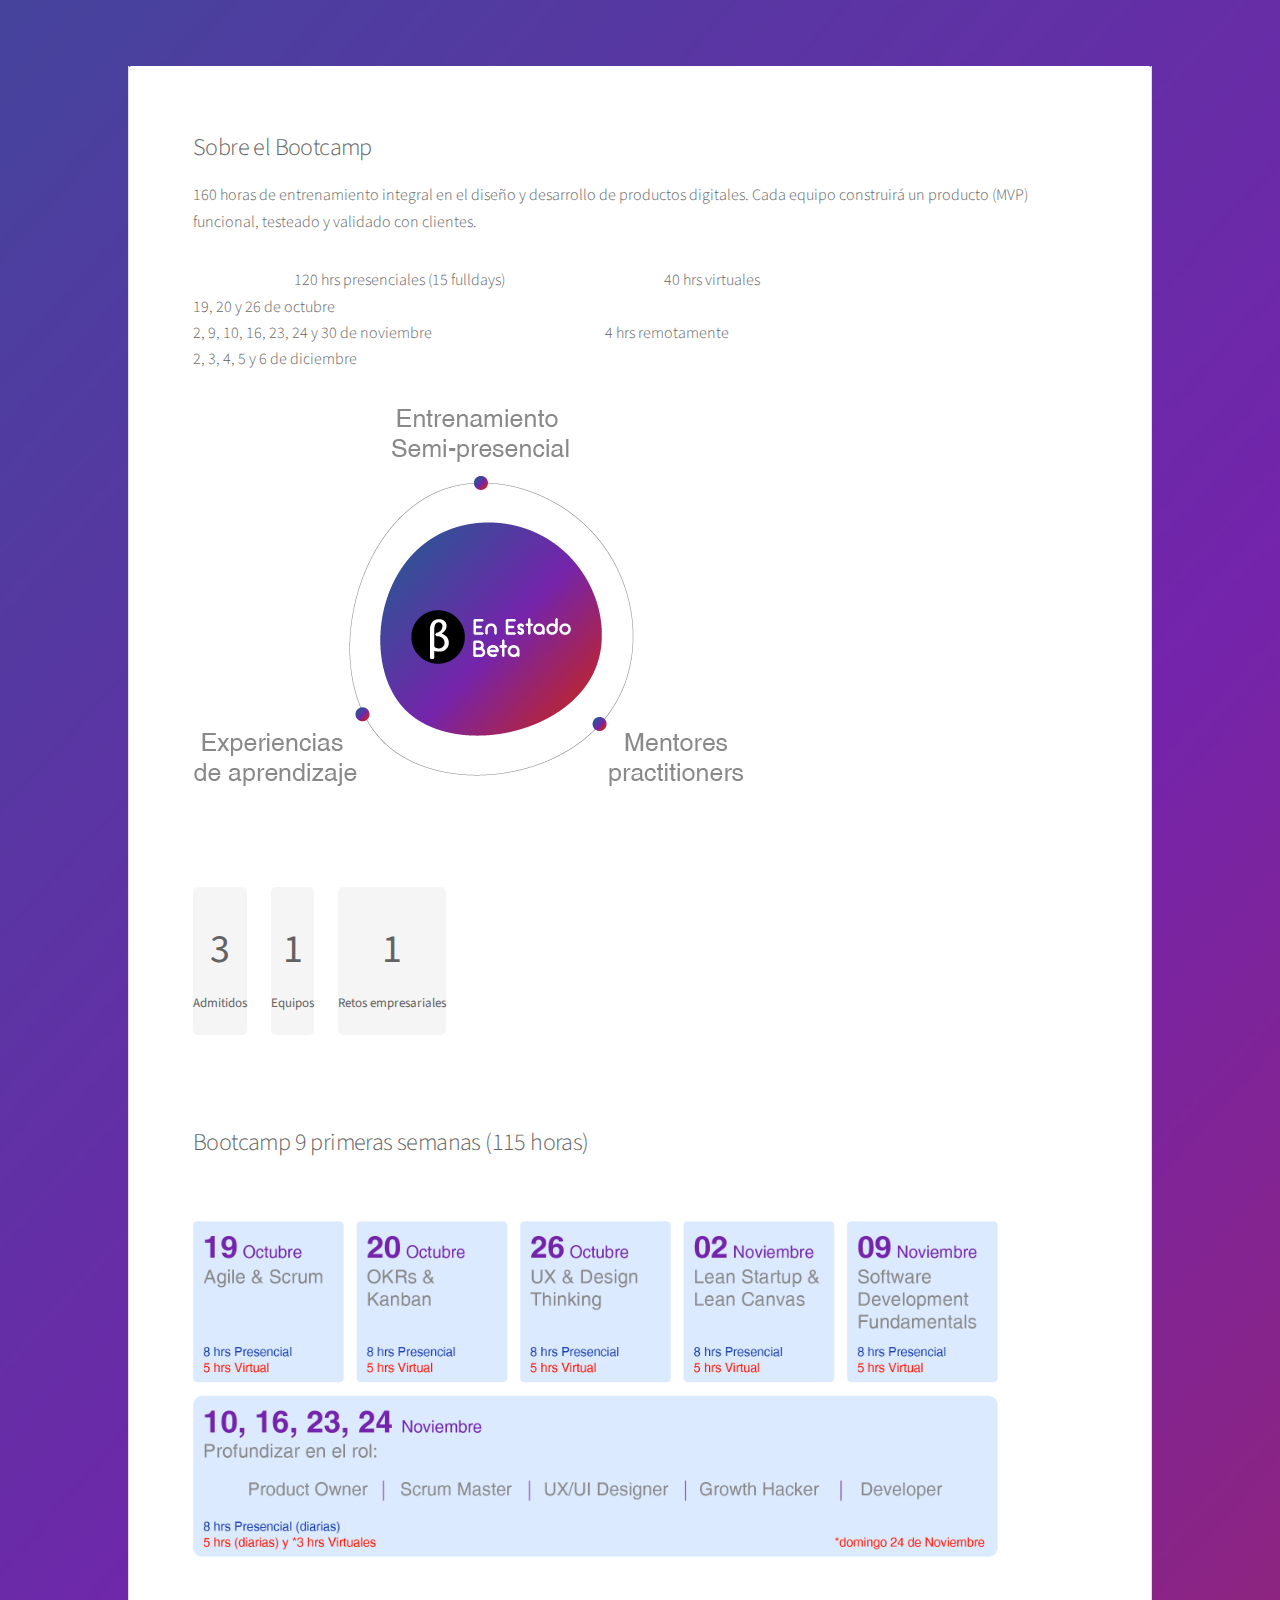
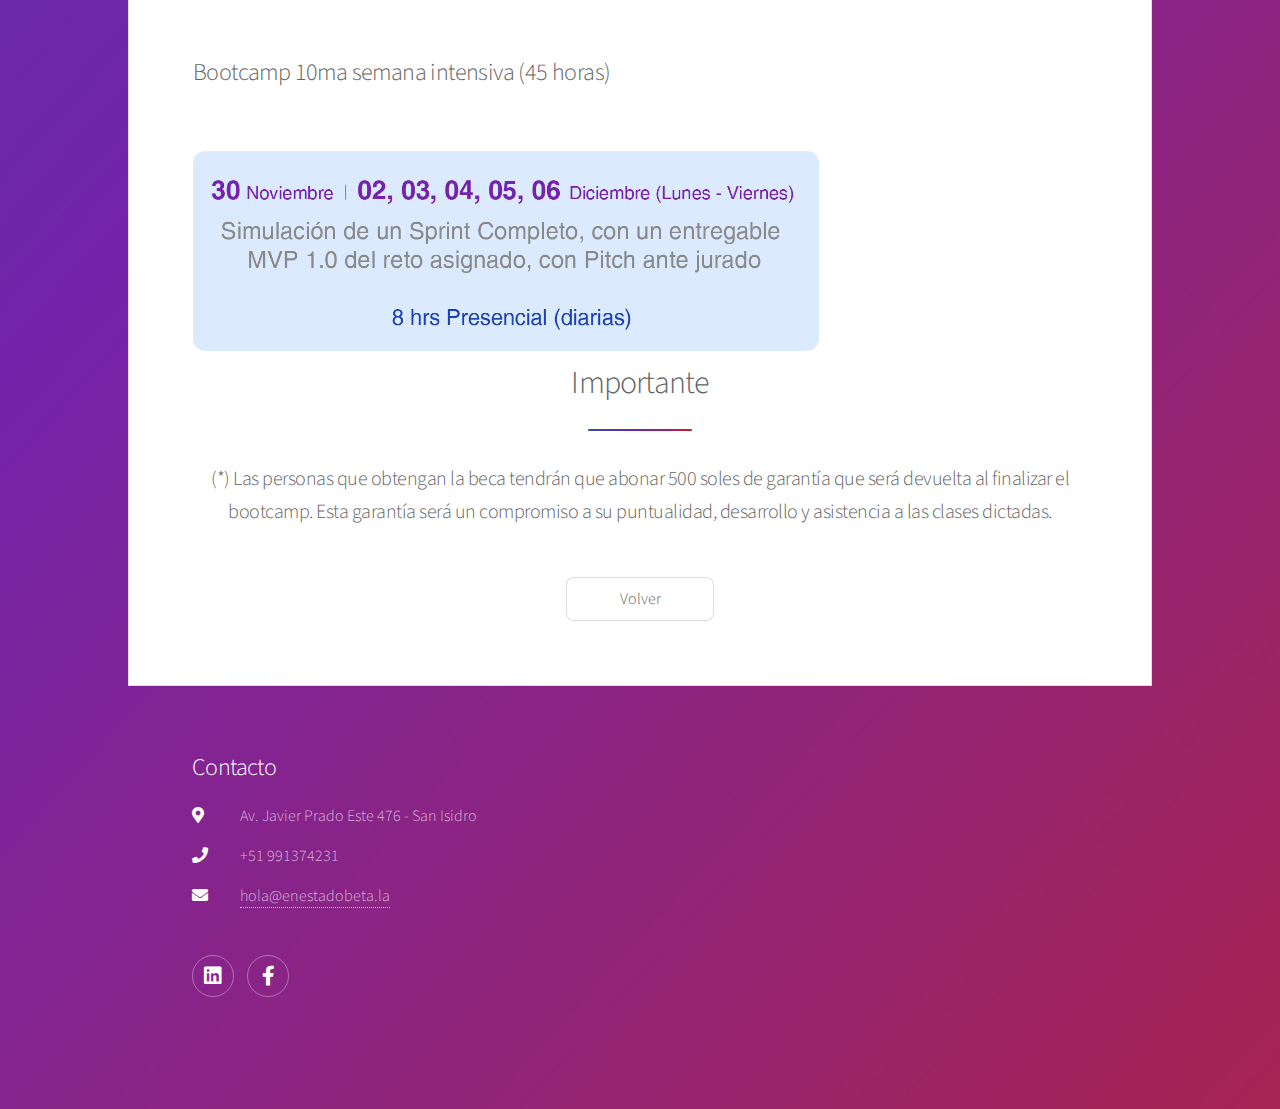
==== bootcamp/generic.html @ 02d56632 "hiding nav" ====
<!DOCTYPE HTML>
<html>

<head>
	<title>Bootcamp</title>
	<meta charset="utf-8" />
	<meta name="viewport" content="width=device-width, initial-scale=1, user-scalable=no" />
	<link rel="stylesheet" href="assets/css/main.css" />
	<link rel="stylesheet" href="https://stackpath.bootstrapcdn.com/bootstrap/4.1.3/css/bootstrap.min.css"
		integrity="sha384-MCw98/SFnGE8fJT3GXwEOngsV7Zt27NXFoaoApmYm81iuXoPkFOJwJ8ERdknLPMO" crossorigin="anonymous">
	<noscript><link rel="stylesheet" href="assets/css/noscript.css" /></noscript>
</head>

<body class="is-preload">

	<!-- Wrapper -->
	<div id="wrapper">
		<!-- Header -->
		<header id="header"></header>
		<!-- Main -->
		<div id="main">
			<!-- Content -->
			<section id="content" class="main">
				<h2>Sobre el Bootcamp</h2>
				<p class="mb-5">160 horas de entrenamiento integral en el diseño y desarrollo de productos digitales.
					Cada equipo construirá un producto (MVP) funcional, testeado y validado con clientes.</p>
				<div class="d-flex justify-content-center">
					<table class="table table-bordered" style="width:70%">
						<thead class="text-center thead-light">
							<tr>
								<th>120 hrs presenciales (15 fulldays)</th>
								<th>40 hrs virtuales</th>
							</tr>
						</thead>
						<tbody>
							<tr>
								<td>19, 20 y 26 de octubre</td>
								<td style="border-bottom: none"></td>
							</tr>
							<tr>
								<td>2, 9, 10, 16, 23, 24 y 30 de noviembre</td>
								<td class="text-center" style="border-bottom: none; border-top: none">4 hrs remotamente</td>
							</tr>
							<tr>
								<td>2, 3, 4, 5 y 6 de diciembre</td>
								<td style="border-top: none"></td>
							</tr>
						</tbody>
					</table>
				</div>
				<div class="mt-5 mb-5 w-100 text-center">
					<img class="img-thubnail" src="./images/Recurso 12.png" alt="">
				</div>
				<div class="counter-box" style="margin-top: 90px;">
					<div class="container">
						<div class="row justify-content-center">
							<div class="col-lg-3 col-md-3 col-sm-3 col-xs-12">
								<div class="counter">
									<p class="counter-count">42</p>
									<p class="count-text">Admitidos</p>
								</div>
							</div>

							<div class="col-lg-3 col-md-3 col-sm-3 col-xs-12">
								<div class="counter">
									<p class="counter-count">6</p>
									<p class="count-text">Equipos</p>
								</div>
							</div>

							<div class="col-lg-3 col-md-3 col-sm-3 col-xs-12">
								<div class="counter">
									<p class="counter-count">6</p>
									<p class="count-text">Retos empresariales</p>
								</div>
							</div>
						</div>
					</div>
				</div>
				<h2 class="mb-0 text-center" style="margin-top: 90px">Bootcamp 9 primeras semanas (115 horas)</h2>
				<div class="d-flex justify-content-center mb-5 " style="margin-top: 60px">
					<img src="./images/Recurso 14@2x.png" style="width: 90%" alt="">
				</div>
				<h2 class="mb-0 text-center" style="margin-top: 90px">Bootcamp 10ma semana intensiva (45 horas)</h2>
				<div class="d-flex justify-content-center mb-5 " style="margin-top: 60px">
					<img src="./images/Recurso 17@2x.png" style="width: 70%" alt="">
				</div>
				<section id="cta" class="main special">
					<header class="major">
						<h2>Importante</h2>
						<p>(*) Las personas que obtengan la beca tendrán que abonar  
							500 soles de garantía que será devuelta al finalizar el bootcamp. 
							Esta garantía será un compromiso a su puntualidad, desarrollo 
							y asistencia a las clases dictadas.</p>
					</header>
				</section>
				<footer class="major">
					<ul class="actions special">
						<li><a href="index.html" class="button">Volver</a></li>
					</ul>
				</footer>
			</section>
		</div>

		<!-- Footer -->
		<footer id="footer">
			<section>
				<h2 class="text-white font-weight-light">Contacto</h2>
				<dl class="alt text-white font-weight-light">
					<dt><i class="fas fa-map-marker-alt"></i></dt>
					<dd>Av. Javier Prado Este 476 - San Isidro</dd>
					<dt><i class="fas fa-phone"></i></dt>
					<dd>+51 991374231</dd>
					<dt><i class="fas fa-envelope"></i></dt>
					<dd><a class="text-white font-weight-light"
							href="mailto:hola@enestadobeta.la?subject=Quiero%20ponerme%20en%contacto%20con%20En%20Estado%20Beta">hola@enestadobeta.la</a>
					</dd>
				</dl>
				<ul class="icons">
					<li><a href="https://www.linkedin.com/company/enestadobeta/"
							class="icon brands fa-linkedin alt"><span class="label">LinkedIN</span></a></li>
					<li><a href="https://www.facebook.com/EnEstadoBeta/?eid=ARCw3H0vGZ3N0DxeDksWeX_bu3BG-En0At8R019akXv9YrCmyXhSb5guyk3HoUNNfyxMjEt_wUQ1MHcX"
							class="icon brands fa-facebook-f alt"><span class="label">Facebook</span></a></li>
				</ul>
			</section>
		</footer>
	</div>

	<!-- Scripts -->
	<script src="assets/js/jquery.min.js"></script>
	<script src="assets/js/jquery.scrollex.min.js"></script>
	<script src="assets/js/jquery.scrolly.min.js"></script>
	<script src="assets/js/browser.min.js"></script>
	<script src="assets/js/breakpoints.min.js"></script>
	<script src="assets/js/util.js"></script>
	<script src="assets/js/main.js"></script>
	<script src="//code.jquery.com/jquery-1.11.1.min.js"></script>
	<script src="https://stackpath.bootstrapcdn.com/bootstrap/4.1.3/js/bootstrap.min.js"
		integrity="sha384-ChfqqxuZUCnJSK3+MXmPNIyE6ZbWh2IMqE241rYiqJxyMiZ6OW/JmZQ5stwEULTy"
		crossorigin="anonymous"></script>
	<script>
		$('.counter-count').each(function () {
			$(this).prop('Counter', 0).animate({
				Counter: $(this).text()
			}, {
					duration: 5000,
					easing: 'swing',
					step: function (now) {
						$(this).text(Math.ceil(now));
					}
				});
		});
	</script>
</body>
</html>
---- bootcamp/assets/css/main.css ----
@import url(fontawesome-all.min.css);
@import 'https://fonts.googleapis.com/css?family=Source+Sans+Pro:300,400';

/*
	Stellar by HTML5 UP
	html5up.net | @ajlkn
	Free for personal and commercial use under the CCA 3.0 license (html5up.net/license)
*/

html, body, div, span, applet, object,
iframe, h1, h2, h3, h4, h5, h6, p, blockquote,
pre, a, abbr, acronym, address, big, cite,
code, del, dfn, em, img, ins, kbd, q, s, samp,
small, strike, strong, sub, sup, tt, var, b,
u, i, center, dl, dt, dd, ol, ul, li, fieldset,
form, label, legend, table, caption, tbody,
tfoot, thead, tr, th, td, article, aside,
canvas, details, embed, figure, figcaption,
footer, header, hgroup, menu, nav, output, ruby,
section, summary, time, mark, audio, video {
	margin: 0;
	padding: 0;
	border: 0;
	font-size: 100%;
	font: inherit;
	vertical-align: baseline;}

article, aside, details, figcaption, figure,
footer, header, hgroup, menu, nav, section {
	display: block;}

body {
	line-height: 1;
}

ol, ul {
	list-style: none;
}

blockquote, q {
	quotes: none;
}

	blockquote:before, blockquote:after, q:before, q:after {
		content: '';
		content: none;
	}

table {
	border-collapse: collapse;
	border-spacing: 0;
}

body {
	-webkit-text-size-adjust: none;
}

mark {
	background-color: transparent;
	color: inherit;
}

input::-moz-focus-inner {
	border: 0;
	padding: 0;
}

input, select, textarea {
	-moz-appearance: none;
	-webkit-appearance: none;
	-ms-appearance: none;
	appearance: none;
}

/* Basic */

	@-ms-viewport {
		width: device-width;
	}

	body {
		-ms-overflow-style: scrollbar;
	}

	@media screen and (max-width: 480px) {

		html, body {
			min-width: 320px;
		}

	}

	html {
		box-sizing: border-box;
	}

	*, *:before, *:after {
		box-sizing: inherit;
	}

	body {
		/* background-color: #935d8c; */
		background-image: url("../../images/Recurso\ 8.png");
		
		background-position: center;
		background-repeat: no-repeat;
		background-size: cover;
		/* background-image: url("../../images/Recurso\ 8.png"), -moz-linear-gradient(45deg, #5E27B8 8%, #772395 55%, #852080 15%);
		background-image: url("../../images/Recurso\ 8.pngg"), -webkit-linear-gradient(45deg, #5E27B8 8%, #772395 55%, #852080 15%);
		background-image: url("../../images/Recurso\ 8.png"), -ms-linear-gradient(45deg,  #5E27B8 8%, #772395 55%, #852080 15%);
		background-image: url("../../images/Recurso\ 8.png"), linear-gradient(45deg, #5E27B8 8%, #772395 55%, #852080 15%); */
	}

		body.is-preload *, body.is-preload *:before, body.is-preload *:after {
			-moz-animation: none !important;
			-webkit-animation: none !important;
			-ms-animation: none !important;
			animation: none !important;
			-moz-transition: none !important;
			-webkit-transition: none !important;
			-ms-transition: none !important;
			transition: none !important;
		}

/* Type */

	body {
		background-color: #935d8c;
		color: rgba(255, 255, 255, 0.65);
	}

	body, input, select, textarea {
		font-family: "Source Sans Pro", Helvetica, sans-serif;
		font-size: 17pt;
		font-weight: 300;
		line-height: 1.65;
	}

		@media screen and (max-width: 1680px) {

			body, input, select, textarea {
				font-size: 14pt;
			}

		}

		@media screen and (max-width: 1280px) {

			body, input, select, textarea {
				font-size: 12pt;
			}

		}

		@media screen and (max-width: 360px) {

			body, input, select, textarea {
				font-size: 11pt;
			}

		}

	a {
		-moz-transition: color 0.2s ease, border-bottom 0.2s ease;
		-webkit-transition: color 0.2s ease, border-bottom 0.2s ease;
		-ms-transition: color 0.2s ease, border-bottom 0.2s ease;
		transition: color 0.2s ease, border-bottom 0.2s ease;
		text-decoration: none;
		border-bottom: dotted 1px;
		color: inherit;
	}

		a:hover {
			border-bottom-color: transparent;
		}

	strong, b {
		font-weight: 400;
	}

	em, i {
		font-style: italic;
	}

	p {
		margin: 0 0 2em 0;
	}

		p.content {
			-moz-columns: 20em 2;
			-webkit-columns: 20em 2;
			-ms-columns: 20em 2;
			columns: 20em 2;
			-moz-column-gap: 2em;
			-webkit-column-gap: 2em;
			-ms-column-gap: 2em;
			column-gap: 2em;
			text-align: justify;
		}

	h1, h2, h3, h4, h5, h6 {
		font-weight: 300;
		line-height: 1.5;
		margin: 0 0 0.7em 0;
		letter-spacing: -0.025em;
	}

		h1 a, h2 a, h3 a, h4 a, h5 a, h6 a {
			color: inherit;
			text-decoration: none;
		}

	h1 {
		font-size: 2.5em;
		line-height: 1.2;
	}

	h2 {
		font-size: 1.5em;
	}

	h3 {
		font-size: 1.25em;
	}

	h4 {
		font-size: 1.1em;
	}

	h5 {
		font-size: 0.9em;
	}

	h6 {
		font-size: 0.7em;
	}

	@media screen and (max-width: 736px) {

		h1 {
			font-size: 2em;
		}

	}

	sub {
		font-size: 0.8em;
		position: relative;
		top: 0.5em;
	}

	sup {
		font-size: 0.8em;
		position: relative;
		top: -0.5em;
	}

	blockquote {
		border-left: solid 4px;
		font-style: italic;
		margin: 0 0 2em 0;
		padding: 0.5em 0 0.5em 2em;
	}

	code {
		border-radius: 8px;
		border: solid 1px;
		font-family: "Courier New", monospace;
		font-size: 0.9em;
		margin: 0 0.25em;
		padding: 0.25em 0.65em;
	}

	pre {
		-webkit-overflow-scrolling: touch;
		font-family: "Courier New", monospace;
		font-size: 0.9em;
		margin: 0 0 2em 0;
	}

		pre code {
			display: block;
			line-height: 1.75;
			padding: 1em 1.5em;
			overflow-x: auto;
		}

	hr {
		border: 0;
		border-bottom: solid 1px;
		margin: 2em 0;
	}

		hr.major {
			margin: 3em 0;
		}

	.align-left {
		text-align: left;
	}

	.align-center {
		text-align: center;
	}

	.align-right {
		text-align: right;
	}

	input, select, textarea {
		color: #ffffff;
	}

	a:hover {
		color: #ffffff;
	}

	strong, b {
		color: #ffffff;
	}
	h1, h2, h3, h4, h5, h6 {
		color: #ffffff;
	}
	.w-60{
		width: 60%;
	}
	blockquote {
		border-left-color: rgba(255, 255, 255, 0.35);
	}

	code {
		background: rgba(255, 255, 255, 0.075);
		border-color: rgba(255, 255, 255, 0.35);
	}

	hr {
		border-bottom-color: rgba(255, 255, 255, 0.35);
	}

/* Row */

	.row {
		display: flex;
		flex-wrap: wrap;
		box-sizing: border-box;
		align-items: stretch;
	}

		.row > * {
			box-sizing: border-box;
		}

		.row.gtr-uniform > * > :last-child {
			margin-bottom: 0;
		}

		.row.aln-left {
			justify-content: flex-start;
		}

		.row.aln-center {
			justify-content: center;
		}

		.row.aln-right {
			justify-content: flex-end;
		}

		.row.aln-top {
			align-items: flex-start;
		}

		.row.aln-middle {
			align-items: center;
		}

		.row.aln-bottom {
			align-items: flex-end;
		}

		.row > .imp {
			order: -1;
		}

		.row > .col-1 {
			width: 8.33333%;
		}

		.row > .off-1 {
			margin-left: 8.33333%;
		}

		.row > .col-2 {
			width: 16.66667%;
		}

		.row > .off-2 {
			margin-left: 16.66667%;
		}

		.row > .col-3 {
			width: 25%;
		}

		.row > .off-3 {
			margin-left: 25%;
		}

		.row > .col-4 {
			width: 33.33333%;
		}

		.row > .off-4 {
			margin-left: 33.33333%;
		}

		.row > .col-5 {
			width: 41.66667%;
		}

		.row > .off-5 {
			margin-left: 41.66667%;
		}

		.row > .col-6 {
			width: 50%;
		}

		.row > .off-6 {
			margin-left: 50%;
		}

		.row > .col-7 {
			width: 58.33333%;
		}

		.row > .off-7 {
			margin-left: 58.33333%;
		}

		.row > .col-8 {
			width: 66.66667%;
		}

		.row > .off-8 {
			margin-left: 66.66667%;
		}

		.row > .col-9 {
			width: 75%;
		}

		.row > .off-9 {
			margin-left: 75%;
		}

		.row > .col-10 {
			width: 83.33333%;
		}

		.row > .off-10 {
			margin-left: 83.33333%;
		}

		.row > .col-11 {
			width: 91.66667%;
		}

		.row > .off-11 {
			margin-left: 91.66667%;
		}

		.row > .col-12 {
			width: 100%;
		}

		.row > .off-12 {
			margin-left: 100%;
		}

		.row.gtr-0 {
			margin-top: 0;
			margin-left: 0em;
		}

			.row.gtr-0 > * {
				padding: 0 0 0 0em;
			}

			.row.gtr-0.gtr-uniform {
				margin-top: 0em;
			}

				.row.gtr-0.gtr-uniform > * {
					padding-top: 0em;
				}

		.row.gtr-25 {
			margin-top: 0;
			margin-left: -0.375em;
		}

			.row.gtr-25 > * {
				padding: 0 0 0 0.375em;
			}

			.row.gtr-25.gtr-uniform {
				margin-top: -0.375em;
			}

				.row.gtr-25.gtr-uniform > * {
					padding-top: 0.375em;
				}

		.row.gtr-50 {
			margin-top: 0;
			margin-left: -0.75em;
		}

			.row.gtr-50 > * {
				padding: 0 0 0 0.75em;
			}

			.row.gtr-50.gtr-uniform {
				margin-top: -0.75em;
			}

				.row.gtr-50.gtr-uniform > * {
					padding-top: 0.75em;
				}

		.row {
			margin-top: 0;
			margin-left: -1.5em;
		}

			.row > * {
				padding: 0 0 0 1.5em;
			}

			.row.gtr-uniform {
				margin-top: -1.5em;
			}

				.row.gtr-uniform > * {
					padding-top: 1.5em;
				}

		.row.gtr-150 {
			margin-top: 0;
			margin-left: -2.25em;
		}

			.row.gtr-150 > * {
				padding: 0 0 0 2.25em;
			}

			.row.gtr-150.gtr-uniform {
				margin-top: -2.25em;
			}

				.row.gtr-150.gtr-uniform > * {
					padding-top: 2.25em;
				}

		.row.gtr-200 {
			margin-top: 0;
			margin-left: -3em;
		}

			.row.gtr-200 > * {
				padding: 0 0 0 3em;
			}

			.row.gtr-200.gtr-uniform {
				margin-top: -3em;
			}

				.row.gtr-200.gtr-uniform > * {
					padding-top: 3em;
				}

		@media screen and (max-width: 1680px) {

			.row {
				display: flex;
				flex-wrap: wrap;
				box-sizing: border-box;
				align-items: stretch;
			}

				.row > * {
					box-sizing: border-box;
				}

				.row.gtr-uniform > * > :last-child {
					margin-bottom: 0;
				}

				.row.aln-left {
					justify-content: flex-start;
				}

				.row.aln-center {
					justify-content: center;
				}

				.row.aln-right {
					justify-content: flex-end;
				}

				.row.aln-top {
					align-items: flex-start;
				}

				.row.aln-middle {
					align-items: center;
				}

				.row.aln-bottom {
					align-items: flex-end;
				}

				.row > .imp-xlarge {
					order: -1;
				}

				.row > .col-1-xlarge {
					width: 8.33333%;
				}

				.row > .off-1-xlarge {
					margin-left: 8.33333%;
				}

				.row > .col-2-xlarge {
					width: 16.66667%;
				}

				.row > .off-2-xlarge {
					margin-left: 16.66667%;
				}

				.row > .col-3-xlarge {
					width: 25%;
				}

				.row > .off-3-xlarge {
					margin-left: 25%;
				}

				.row > .col-4-xlarge {
					width: 33.33333%;
				}

				.row > .off-4-xlarge {
					margin-left: 33.33333%;
				}

				.row > .col-5-xlarge {
					width: 41.66667%;
				}

				.row > .off-5-xlarge {
					margin-left: 41.66667%;
				}

				.row > .col-6-xlarge {
					width: 50%;
				}

				.row > .off-6-xlarge {
					margin-left: 50%;
				}

				.row > .col-7-xlarge {
					width: 58.33333%;
				}

				.row > .off-7-xlarge {
					margin-left: 58.33333%;
				}

				.row > .col-8-xlarge {
					width: 66.66667%;
				}

				.row > .off-8-xlarge {
					margin-left: 66.66667%;
				}

				.row > .col-9-xlarge {
					width: 75%;
				}

				.row > .off-9-xlarge {
					margin-left: 75%;
				}

				.row > .col-10-xlarge {
					width: 83.33333%;
				}

				.row > .off-10-xlarge {
					margin-left: 83.33333%;
				}

				.row > .col-11-xlarge {
					width: 91.66667%;
				}

				.row > .off-11-xlarge {
					margin-left: 91.66667%;
				}

				.row > .col-12-xlarge {
					width: 100%;
				}

				.row > .off-12-xlarge {
					margin-left: 100%;
				}

				.row.gtr-0 {
					margin-top: 0;
					margin-left: 0em;
				}

					.row.gtr-0 > * {
						padding: 0 0 0 0em;
					}

					.row.gtr-0.gtr-uniform {
						margin-top: 0em;
					}

						.row.gtr-0.gtr-uniform > * {
							padding-top: 0em;
						}

				.row.gtr-25 {
					margin-top: 0;
					margin-left: -0.375em;
				}

					.row.gtr-25 > * {
						padding: 0 0 0 0.375em;
					}

					.row.gtr-25.gtr-uniform {
						margin-top: -0.375em;
					}

						.row.gtr-25.gtr-uniform > * {
							padding-top: 0.375em;
						}

				.row.gtr-50 {
					margin-top: 0;
					margin-left: -0.75em;
				}

					.row.gtr-50 > * {
						padding: 0 0 0 0.75em;
					}

					.row.gtr-50.gtr-uniform {
						margin-top: -0.75em;
					}

						.row.gtr-50.gtr-uniform > * {
							padding-top: 0.75em;
						}

				.row {
					margin-top: 0;
					margin-left: -1.5em;
				}

					.row > * {
						padding: 0 0 0 1.5em;
					}

					.row.gtr-uniform {
						margin-top: -1.5em;
					}

						.row.gtr-uniform > * {
							padding-top: 1.5em;
						}

				.row.gtr-150 {
					margin-top: 0;
					margin-left: -2.25em;
				}

					.row.gtr-150 > * {
						padding: 0 0 0 2.25em;
					}

					.row.gtr-150.gtr-uniform {
						margin-top: -2.25em;
					}

						.row.gtr-150.gtr-uniform > * {
							padding-top: 2.25em;
						}

				.row.gtr-200 {
					margin-top: 0;
					margin-left: -3em;
				}

					.row.gtr-200 > * {
						padding: 0 0 0 3em;
					}

					.row.gtr-200.gtr-uniform {
						margin-top: -3em;
					}

						.row.gtr-200.gtr-uniform > * {
							padding-top: 3em;
						}

		}

		@media screen and (max-width: 1280px) {

			.row {
				display: flex;
				flex-wrap: wrap;
				box-sizing: border-box;
				align-items: stretch;
			}

				.row > * {
					box-sizing: border-box;
				}

				.row.gtr-uniform > * > :last-child {
					margin-bottom: 0;
				}

				.row.aln-left {
					justify-content: flex-start;
				}

				.row.aln-center {
					justify-content: center;
				}

				.row.aln-right {
					justify-content: flex-end;
				}

				.row.aln-top {
					align-items: flex-start;
				}

				.row.aln-middle {
					align-items: center;
				}

				.row.aln-bottom {
					align-items: flex-end;
				}

				.row > .imp-large {
					order: -1;
				}

				.row > .col-1-large {
					width: 8.33333%;
				}

				.row > .off-1-large {
					margin-left: 8.33333%;
				}

				.row > .col-2-large {
					width: 16.66667%;
				}

				.row > .off-2-large {
					margin-left: 16.66667%;
				}

				.row > .col-3-large {
					width: 25%;
				}

				.row > .off-3-large {
					margin-left: 25%;
				}

				.row > .col-4-large {
					width: 33.33333%;
				}

				.row > .off-4-large {
					margin-left: 33.33333%;
				}

				.row > .col-5-large {
					width: 41.66667%;
				}

				.row > .off-5-large {
					margin-left: 41.66667%;
				}

				.row > .col-6-large {
					width: 50%;
				}

				.row > .off-6-large {
					margin-left: 50%;
				}

				.row > .col-7-large {
					width: 58.33333%;
				}

				.row > .off-7-large {
					margin-left: 58.33333%;
				}

				.row > .col-8-large {
					width: 66.66667%;
				}

				.row > .off-8-large {
					margin-left: 66.66667%;
				}

				.row > .col-9-large {
					width: 75%;
				}

				.row > .off-9-large {
					margin-left: 75%;
				}

				.row > .col-10-large {
					width: 83.33333%;
				}

				.row > .off-10-large {
					margin-left: 83.33333%;
				}

				.row > .col-11-large {
					width: 91.66667%;
				}

				.row > .off-11-large {
					margin-left: 91.66667%;
				}

				.row > .col-12-large {
					width: 100%;
				}

				.row > .off-12-large {
					margin-left: 100%;
				}

				.row.gtr-0 {
					margin-top: 0;
					margin-left: 0em;
				}

					.row.gtr-0 > * {
						padding: 0 0 0 0em;
					}

					.row.gtr-0.gtr-uniform {
						margin-top: 0em;
					}

						.row.gtr-0.gtr-uniform > * {
							padding-top: 0em;
						}

				.row.gtr-25 {
					margin-top: 0;
					margin-left: -0.375em;
				}

					.row.gtr-25 > * {
						padding: 0 0 0 0.375em;
					}

					.row.gtr-25.gtr-uniform {
						margin-top: -0.375em;
					}

						.row.gtr-25.gtr-uniform > * {
							padding-top: 0.375em;
						}

				.row.gtr-50 {
					margin-top: 0;
					margin-left: -0.75em;
				}

					.row.gtr-50 > * {
						padding: 0 0 0 0.75em;
					}

					.row.gtr-50.gtr-uniform {
						margin-top: -0.75em;
					}

						.row.gtr-50.gtr-uniform > * {
							padding-top: 0.75em;
						}

				.row {
					margin-top: 0;
					margin-left: -1.5em;
				}

					.row > * {
						padding: 0 0 0 1.5em;
					}

					.row.gtr-uniform {
						margin-top: -1.5em;
					}

						.row.gtr-uniform > * {
							padding-top: 1.5em;
						}

				.row.gtr-150 {
					margin-top: 0;
					margin-left: -2.25em;
				}

					.row.gtr-150 > * {
						padding: 0 0 0 2.25em;
					}

					.row.gtr-150.gtr-uniform {
						margin-top: -2.25em;
					}

						.row.gtr-150.gtr-uniform > * {
							padding-top: 2.25em;
						}

				.row.gtr-200 {
					margin-top: 0;
					margin-left: -3em;
				}

					.row.gtr-200 > * {
						padding: 0 0 0 3em;
					}

					.row.gtr-200.gtr-uniform {
						margin-top: -3em;
					}

						.row.gtr-200.gtr-uniform > * {
							padding-top: 3em;
						}

		}

		@media screen and (max-width: 980px) {

			.row {
				display: flex;
				flex-wrap: wrap;
				box-sizing: border-box;
				align-items: stretch;
			}

				.row > * {
					box-sizing: border-box;
				}

				.row.gtr-uniform > * > :last-child {
					margin-bottom: 0;
				}

				.row.aln-left {
					justify-content: flex-start;
				}

				.row.aln-center {
					justify-content: center;
				}

				.row.aln-right {
					justify-content: flex-end;
				}

				.row.aln-top {
					align-items: flex-start;
				}

				.row.aln-middle {
					align-items: center;
				}

				.row.aln-bottom {
					align-items: flex-end;
				}

				.row > .imp-medium {
					order: -1;
				}

				.row > .col-1-medium {
					width: 8.33333%;
				}

				.row > .off-1-medium {
					margin-left: 8.33333%;
				}

				.row > .col-2-medium {
					width: 16.66667%;
				}

				.row > .off-2-medium {
					margin-left: 16.66667%;
				}

				.row > .col-3-medium {
					width: 25%;
				}

				.row > .off-3-medium {
					margin-left: 25%;
				}

				.row > .col-4-medium {
					width: 33.33333%;
				}

				.row > .off-4-medium {
					margin-left: 33.33333%;
				}

				.row > .col-5-medium {
					width: 41.66667%;
				}

				.row > .off-5-medium {
					margin-left: 41.66667%;
				}

				.row > .col-6-medium {
					width: 50%;
				}

				.row > .off-6-medium {
					margin-left: 50%;
				}

				.row > .col-7-medium {
					width: 58.33333%;
				}

				.row > .off-7-medium {
					margin-left: 58.33333%;
				}

				.row > .col-8-medium {
					width: 66.66667%;
				}

				.row > .off-8-medium {
					margin-left: 66.66667%;
				}

				.row > .col-9-medium {
					width: 75%;
				}

				.row > .off-9-medium {
					margin-left: 75%;
				}

				.row > .col-10-medium {
					width: 83.33333%;
				}

				.row > .off-10-medium {
					margin-left: 83.33333%;
				}

				.row > .col-11-medium {
					width: 91.66667%;
				}

				.row > .off-11-medium {
					margin-left: 91.66667%;
				}

				.row > .col-12-medium {
					width: 100%;
				}

				.row > .off-12-medium {
					margin-left: 100%;
				}

				.row.gtr-0 {
					margin-top: 0;
					margin-left: 0em;
				}

					.row.gtr-0 > * {
						padding: 0 0 0 0em;
					}

					.row.gtr-0.gtr-uniform {
						margin-top: 0em;
					}

						.row.gtr-0.gtr-uniform > * {
							padding-top: 0em;
						}

				.row.gtr-25 {
					margin-top: 0;
					margin-left: -0.375em;
				}

					.row.gtr-25 > * {
						padding: 0 0 0 0.375em;
					}

					.row.gtr-25.gtr-uniform {
						margin-top: -0.375em;
					}

						.row.gtr-25.gtr-uniform > * {
							padding-top: 0.375em;
						}

				.row.gtr-50 {
					margin-top: 0;
					margin-left: -0.75em;
				}

					.row.gtr-50 > * {
						padding: 0 0 0 0.75em;
					}

					.row.gtr-50.gtr-uniform {
						margin-top: -0.75em;
					}

						.row.gtr-50.gtr-uniform > * {
							padding-top: 0.75em;
						}

				.row {
					margin-top: 0;
					margin-left: -1.5em;
				}

					.row > * {
						padding: 0 0 0 1.5em;
					}

					.row.gtr-uniform {
						margin-top: -1.5em;
					}

						.row.gtr-uniform > * {
							padding-top: 1.5em;
						}

				.row.gtr-150 {
					margin-top: 0;
					margin-left: -2.25em;
				}

					.row.gtr-150 > * {
						padding: 0 0 0 2.25em;
					}

					.row.gtr-150.gtr-uniform {
						margin-top: -2.25em;
					}

						.row.gtr-150.gtr-uniform > * {
							padding-top: 2.25em;
						}

				.row.gtr-200 {
					margin-top: 0;
					margin-left: -3em;
				}

					.row.gtr-200 > * {
						padding: 0 0 0 3em;
					}

					.row.gtr-200.gtr-uniform {
						margin-top: -3em;
					}

						.row.gtr-200.gtr-uniform > * {
							padding-top: 3em;
						}

		}

		@media screen and (max-width: 736px) {

			.row {
				display: flex;
				flex-wrap: wrap;
				box-sizing: border-box;
				align-items: stretch;
			}

				.row > * {
					box-sizing: border-box;
				}

				.row.gtr-uniform > * > :last-child {
					margin-bottom: 0;
				}

				.row.aln-left {
					justify-content: flex-start;
				}

				.row.aln-center {
					justify-content: center;
				}

				.row.aln-right {
					justify-content: flex-end;
				}

				.row.aln-top {
					align-items: flex-start;
				}

				.row.aln-middle {
					align-items: center;
				}

				.row.aln-bottom {
					align-items: flex-end;
				}

				.row > .imp-small {
					order: -1;
				}

				.row > .col-1-small {
					width: 8.33333%;
				}

				.row > .off-1-small {
					margin-left: 8.33333%;
				}

				.row > .col-2-small {
					width: 16.66667%;
				}

				.row > .off-2-small {
					margin-left: 16.66667%;
				}

				.row > .col-3-small {
					width: 25%;
				}

				.row > .off-3-small {
					margin-left: 25%;
				}

				.row > .col-4-small {
					width: 33.33333%;
				}

				.row > .off-4-small {
					margin-left: 33.33333%;
				}

				.row > .col-5-small {
					width: 41.66667%;
				}

				.row > .off-5-small {
					margin-left: 41.66667%;
				}

				.row > .col-6-small {
					width: 50%;
				}

				.row > .off-6-small {
					margin-left: 50%;
				}

				.row > .col-7-small {
					width: 58.33333%;
				}

				.row > .off-7-small {
					margin-left: 58.33333%;
				}

				.row > .col-8-small {
					width: 66.66667%;
				}

				.row > .off-8-small {
					margin-left: 66.66667%;
				}

				.row > .col-9-small {
					width: 75%;
				}

				.row > .off-9-small {
					margin-left: 75%;
				}

				.row > .col-10-small {
					width: 83.33333%;
				}

				.row > .off-10-small {
					margin-left: 83.33333%;
				}

				.row > .col-11-small {
					width: 91.66667%;
				}

				.row > .off-11-small {
					margin-left: 91.66667%;
				}

				.row > .col-12-small {
					width: 100%;
				}

				.row > .off-12-small {
					margin-left: 100%;
				}

				.row.gtr-0 {
					margin-top: 0;
					margin-left: 0em;
				}

					.row.gtr-0 > * {
						padding: 0 0 0 0em;
					}

					.row.gtr-0.gtr-uniform {
						margin-top: 0em;
					}

						.row.gtr-0.gtr-uniform > * {
							padding-top: 0em;
						}

				.row.gtr-25 {
					margin-top: 0;
					margin-left: -0.25em;
				}

					.row.gtr-25 > * {
						padding: 0 0 0 0.25em;
					}

					.row.gtr-25.gtr-uniform {
						margin-top: -0.25em;
					}

						.row.gtr-25.gtr-uniform > * {
							padding-top: 0.25em;
						}

				.row.gtr-50 {
					margin-top: 0;
					margin-left: -0.5em;
				}

					.row.gtr-50 > * {
						padding: 0 0 0 0.5em;
					}

					.row.gtr-50.gtr-uniform {
						margin-top: -0.5em;
					}

						.row.gtr-50.gtr-uniform > * {
							padding-top: 0.5em;
						}

				.row {
					margin-top: 0;
					margin-left: -1em;
				}

					.row > * {
						padding: 0 0 0 1em;
					}

					.row.gtr-uniform {
						margin-top: -1em;
					}

						.row.gtr-uniform > * {
							padding-top: 1em;
						}

				.row.gtr-150 {
					margin-top: 0;
					margin-left: -1.5em;
				}

					.row.gtr-150 > * {
						padding: 0 0 0 1.5em;
					}

					.row.gtr-150.gtr-uniform {
						margin-top: -1.5em;
					}

						.row.gtr-150.gtr-uniform > * {
							padding-top: 1.5em;
						}

				.row.gtr-200 {
					margin-top: 0;
					margin-left: -2em;
				}

					.row.gtr-200 > * {
						padding: 0 0 0 2em;
					}

					.row.gtr-200.gtr-uniform {
						margin-top: -2em;
					}

						.row.gtr-200.gtr-uniform > * {
							padding-top: 2em;
						}

		}

		@media screen and (max-width: 480px) {

			.row {
				display: flex;
				flex-wrap: wrap;
				box-sizing: border-box;
				align-items: stretch;
			}

				.row > * {
					box-sizing: border-box;
				}

				.row.gtr-uniform > * > :last-child {
					margin-bottom: 0;
				}

				.row.aln-left {
					justify-content: flex-start;
				}

				.row.aln-center {
					justify-content: center;
				}

				.row.aln-right {
					justify-content: flex-end;
				}

				.row.aln-top {
					align-items: flex-start;
				}

				.row.aln-middle {
					align-items: center;
				}

				.row.aln-bottom {
					align-items: flex-end;
				}

				.row > .imp-xsmall {
					order: -1;
				}

				.row > .col-1-xsmall {
					width: 8.33333%;
				}

				.row > .off-1-xsmall {
					margin-left: 8.33333%;
				}

				.row > .col-2-xsmall {
					width: 16.66667%;
				}

				.row > .off-2-xsmall {
					margin-left: 16.66667%;
				}

				.row > .col-3-xsmall {
					width: 25%;
				}

				.row > .off-3-xsmall {
					margin-left: 25%;
				}

				.row > .col-4-xsmall {
					width: 33.33333%;
				}

				.row > .off-4-xsmall {
					margin-left: 33.33333%;
				}

				.row > .col-5-xsmall {
					width: 41.66667%;
				}

				.row > .off-5-xsmall {
					margin-left: 41.66667%;
				}

				.row > .col-6-xsmall {
					width: 50%;
				}

				.row > .off-6-xsmall {
					margin-left: 50%;
				}

				.row > .col-7-xsmall {
					width: 58.33333%;
				}

				.row > .off-7-xsmall {
					margin-left: 58.33333%;
				}

				.row > .col-8-xsmall {
					width: 66.66667%;
				}

				.row > .off-8-xsmall {
					margin-left: 66.66667%;
				}

				.row > .col-9-xsmall {
					width: 75%;
				}

				.row > .off-9-xsmall {
					margin-left: 75%;
				}

				.row > .col-10-xsmall {
					width: 83.33333%;
				}

				.row > .off-10-xsmall {
					margin-left: 83.33333%;
				}

				.row > .col-11-xsmall {
					width: 91.66667%;
				}

				.row > .off-11-xsmall {
					margin-left: 91.66667%;
				}

				.row > .col-12-xsmall {
					width: 100%;
				}

				.row > .off-12-xsmall {
					margin-left: 100%;
				}

				.row.gtr-0 {
					margin-top: 0;
					margin-left: 0em;
				}

					.row.gtr-0 > * {
						padding: 0 0 0 0em;
					}

					.row.gtr-0.gtr-uniform {
						margin-top: 0em;
					}

						.row.gtr-0.gtr-uniform > * {
							padding-top: 0em;
						}

				.row.gtr-25 {
					margin-top: 0;
					margin-left: -0.3125em;
				}

					.row.gtr-25 > * {
						padding: 0 0 0 0.3125em;
					}

					.row.gtr-25.gtr-uniform {
						margin-top: -0.3125em;
					}

						.row.gtr-25.gtr-uniform > * {
							padding-top: 0.3125em;
						}

				.row.gtr-50 {
					margin-top: 0;
					margin-left: -0.625em;
				}

					.row.gtr-50 > * {
						padding: 0 0 0 0.625em;
					}

					.row.gtr-50.gtr-uniform {
						margin-top: -0.625em;
					}

						.row.gtr-50.gtr-uniform > * {
							padding-top: 0.625em;
						}

				.row {
					margin-top: 0;
					margin-left: -1.25em;
				}

					.row > * {
						padding: 0 0 0 1.25em;
					}

					.row.gtr-uniform {
						margin-top: -1.25em;
					}

						.row.gtr-uniform > * {
							padding-top: 1.25em;
						}

				.row.gtr-150 {
					margin-top: 0;
					margin-left: -1.875em;
				}

					.row.gtr-150 > * {
						padding: 0 0 0 1.875em;
					}

					.row.gtr-150.gtr-uniform {
						margin-top: -1.875em;
					}

						.row.gtr-150.gtr-uniform > * {
							padding-top: 1.875em;
						}

				.row.gtr-200 {
					margin-top: 0;
					margin-left: -2.5em;
				}

					.row.gtr-200 > * {
						padding: 0 0 0 2.5em;
					}

					.row.gtr-200.gtr-uniform {
						margin-top: -2.5em;
					}

						.row.gtr-200.gtr-uniform > * {
							padding-top: 2.5em;
						}

		}

/* Box */

	.box {
		border-radius: 8px;
		border: solid;
		margin-bottom: 2em;
		padding: 1.5em;
	}

		.box > :last-child,
		.box > :last-child > :last-child,
		.box > :last-child > :last-child > :last-child {
			margin-bottom: 0;
		}

		.box.alt {
			border: 0;
			border-radius: 0;
			padding: 0;
		}

	.box {
		border-color: rgba(255, 255, 255, 0.35);
	}

/* Button */

	input[type="submit"],
	input[type="reset"],
	input[type="button"],
	button,
	.button {
		-moz-appearance: none;
		-webkit-appearance: none;
		-ms-appearance: none;
		appearance: none;
		-moz-transition: background-color 0.2s ease-in-out, color 0.2s ease-in-out;
		-webkit-transition: background-color 0.2s ease-in-out, color 0.2s ease-in-out;
		-ms-transition: background-color 0.2s ease-in-out, color 0.2s ease-in-out;
		transition: background-color 0.2s ease-in-out, color 0.2s ease-in-out;
		border-radius: 8px;
		border: 0;
		cursor: pointer;
		display: inline-block;
		font-weight: 300;
		height: 2.75em;
		line-height: 2.75em;
		min-width: 9.25em;
		padding: 0 1.5em;
		text-align: center;
		text-decoration: none;
		white-space: nowrap;
	}

		input[type="submit"].icon,
		input[type="reset"].icon,
		input[type="button"].icon,
		button.icon,
		.button.icon {
			padding-left: 1.35em;
		}

			input[type="submit"].icon:before,
			input[type="reset"].icon:before,
			input[type="button"].icon:before,
			button.icon:before,
			.button.icon:before {
				margin-right: 0.5em;
			}

		input[type="submit"].fit,
		input[type="reset"].fit,
		input[type="button"].fit,
		button.fit,
		.button.fit {
			width: 100%;
		}

		input[type="submit"].small,
		input[type="reset"].small,
		input[type="button"].small,
		button.small,
		.button.small {
			font-size: 0.8em;
		}

		input[type="submit"].large,
		input[type="reset"].large,
		input[type="button"].large,
		button.large,
		.button.large {
			font-size: 1.35em;
		}

		input[type="submit"].disabled, input[type="submit"]:disabled,
		input[type="reset"].disabled,
		input[type="reset"]:disabled,
		input[type="button"].disabled,
		input[type="button"]:disabled,
		button.disabled,
		button:disabled,
		.button.disabled,
		.button:disabled {
			pointer-events: none;
			opacity: 0.25;
		}

		@media screen and (max-width: 736px) {

			input[type="submit"],
			input[type="reset"],
			input[type="button"],
			button,
			.button {
				min-width: 0;
			}

		}

	input[type="submit"],
	input[type="reset"],
	input[type="button"],
	button,
	.button {
		background-color: transparent;
		box-shadow: inset 0 0 0 1px rgba(255, 255, 255, 0.35);
		color: #ffffff !important;
	}

		input[type="submit"]:hover,
		input[type="reset"]:hover,
		input[type="button"]:hover,
		button:hover,
		.button:hover {
			background-color: rgba(255, 255, 255, 0.075);
		}

		input[type="submit"]:active,
		input[type="reset"]:active,
		input[type="button"]:active,
		button:active,
		.button:active {
			background-color: rgba(255, 255, 255, 0.2);
		}

		input[type="submit"].icon:before,
		input[type="reset"].icon:before,
		input[type="button"].icon:before,
		button.icon:before,
		.button.icon:before {
			color: rgba(255, 255, 255, 0.5);
		}

		input[type="submit"].primary,
		input[type="reset"].primary,
		input[type="button"].primary,
		button.primary,
		.button.primary {
			background-color: #8cc9f0;
			color: #ffffff !important;
			box-shadow: none;
		}

			input[type="submit"].primary:hover,
			input[type="reset"].primary:hover,
			input[type="button"].primary:hover,
			button.primary:hover,
			.button.primary:hover {
				background-color: #9acff2;
			}

			input[type="submit"].primary:active,
			input[type="reset"].primary:active,
			input[type="button"].primary:active,
			button.primary:active,
			.button.primary:active {
				background-color: #7ec3ee;
			}

			input[type="submit"].primary.icon:before,
			input[type="reset"].primary.icon:before,
			input[type="button"].primary.icon:before,
			button.primary.icon:before,
			.button.primary.icon:before {
				color: #ffffff !important;
			}

/* Form */

	form {
		margin: 0 0 2em 0;
	}

	label {
		display: block;
		font-size: 0.9em;
		font-weight: 400;
		margin: 0 0 1em 0;
	}

	input[type="text"],
	input[type="password"],
	input[type="email"],
	select,
	textarea {
		-moz-appearance: none;
		-webkit-appearance: none;
		-ms-appearance: none;
		appearance: none;
		border-radius: 8px;
		border: solid 1px;
		color: inherit;
		display: block;
		outline: 0;
		padding: 0 1em;
		text-decoration: none;
		width: 100%;
	}

		input[type="text"]:invalid,
		input[type="password"]:invalid,
		input[type="email"]:invalid,
		select:invalid,
		textarea:invalid {
			box-shadow: none;
		}

	select {
		background-size: 1.25rem;
		background-repeat: no-repeat;
		background-position: calc(100% - 1rem) center;
		height: 2.75em;
		padding-right: 2.75em;
		text-overflow: ellipsis;
	}

		select:focus::-ms-value {
			background-color: transparent;
		}

		select::-ms-expand {
			display: none;
		}

	input[type="text"],
	input[type="password"],
	input[type="email"],
	select {
		height: 2.75em;
	}

	textarea {
		padding: 0.75em 1em;
	}

	input[type="checkbox"],
	input[type="radio"] {
		-moz-appearance: none;
		-webkit-appearance: none;
		-ms-appearance: none;
		appearance: none;
		display: block;
		float: left;
		margin-right: -2em;
		opacity: 0;
		width: 1em;
		z-index: -1;
	}

		input[type="checkbox"] + label,
		input[type="radio"] + label {
			text-decoration: none;
			cursor: pointer;
			display: inline-block;
			font-size: 1em;
			font-weight: 300;
			padding-left: 2.4em;
			padding-right: 0.75em;
			position: relative;
		}

			input[type="checkbox"] + label:before,
			input[type="radio"] + label:before {
				-moz-osx-font-smoothing: grayscale;
				-webkit-font-smoothing: antialiased;
				display: inline-block;
				font-style: normal;
				font-variant: normal;
				text-rendering: auto;
				line-height: 1;
				text-transform: none !important;
				font-family: 'Font Awesome 5 Free';
				font-weight: 900;
			}

			input[type="checkbox"] + label:before,
			input[type="radio"] + label:before {
				border-radius: 8px;
				border: solid 1px;
				content: '';
				display: inline-block;
				font-size: 0.8em;
				height: 2.0625em;
				left: 0;
				line-height: 2.0625em;
				position: absolute;
				text-align: center;
				top: 0;
				width: 2.0625em;
			}

		input[type="checkbox"]:checked + label:before,
		input[type="radio"]:checked + label:before {
			content: '\f00c';
		}

	input[type="checkbox"] + label:before {
		border-radius: 8px;
	}

	input[type="radio"] + label:before {
		border-radius: 100%;
	}

	::-webkit-input-placeholder {
		opacity: 1.0;
	}

	:-moz-placeholder {
		opacity: 1.0;
	}

	::-moz-placeholder {
		opacity: 1.0;
	}

	:-ms-input-placeholder {
		opacity: 1.0;
	}

	label {
		color: #ffffff;
	}

	input[type="text"],
	input[type="password"],
	input[type="email"],
	select,
	textarea {
		background-color: rgba(255, 255, 255, 0.075);
		border-color: rgba(255, 255, 255, 0.35);
	}

		input[type="text"]:focus,
		input[type="password"]:focus,
		input[type="email"]:focus,
		select:focus,
		textarea:focus {
			border-color: #8cc9f0;
			box-shadow: 0 0 0 1px #8cc9f0;
		}

	select {
		background-image: url("data:image/svg+xml;charset=utf8,%3Csvg xmlns='http://www.w3.org/2000/svg' width='40' height='40' preserveAspectRatio='none' viewBox='0 0 40 40'%3E%3Cpath d='M9.4,12.3l10.4,10.4l10.4-10.4c0.2-0.2,0.5-0.4,0.9-0.4c0.3,0,0.6,0.1,0.9,0.4l3.3,3.3c0.2,0.2,0.4,0.5,0.4,0.9 c0,0.4-0.1,0.6-0.4,0.9L20.7,31.9c-0.2,0.2-0.5,0.4-0.9,0.4c-0.3,0-0.6-0.1-0.9-0.4L4.3,17.3c-0.2-0.2-0.4-0.5-0.4-0.9 c0-0.4,0.1-0.6,0.4-0.9l3.3-3.3c0.2-0.2,0.5-0.4,0.9-0.4S9.1,12.1,9.4,12.3z' fill='rgba(255, 255, 255, 0.35)' /%3E%3C/svg%3E");
	}

		select option {
			color: #ffffff;
			background: #935d8c;
		}

	input[type="checkbox"] + label,
	input[type="radio"] + label {
		color: rgba(255, 255, 255, 0.65);
	}

		input[type="checkbox"] + label:before,
		input[type="radio"] + label:before {
			background: rgba(255, 255, 255, 0.075);
			border-color: rgba(255, 255, 255, 0.35);
		}

	input[type="checkbox"]:checked + label:before,
	input[type="radio"]:checked + label:before {
		background-color: #ffffff;
		border-color: #ffffff;
		color: #935d8c;
	}

	input[type="checkbox"]:focus + label:before,
	input[type="radio"]:focus + label:before {
		border-color: #8cc9f0;
		box-shadow: 0 0 0 1px #8cc9f0;
	}

	::-webkit-input-placeholder {
		color: rgba(255, 255, 255, 0.5) !important;
	}

	:-moz-placeholder {
		color: rgba(255, 255, 255, 0.5) !important;
	}

	::-moz-placeholder {
		color: rgba(255, 255, 255, 0.5) !important;
	}

	:-ms-input-placeholder {
		color: rgba(255, 255, 255, 0.5) !important;
	}

	.formerize-placeholder {
		color: rgba(255, 255, 255, 0.5) !important;
	}

/* Icon */

	.icon {
		text-decoration: none;
		-moz-transition: background-color 0.2s ease-in-out, color 0.2s ease-in-out;
		-webkit-transition: background-color 0.2s ease-in-out, color 0.2s ease-in-out;
		-ms-transition: background-color 0.2s ease-in-out, color 0.2s ease-in-out;
		transition: background-color 0.2s ease-in-out, color 0.2s ease-in-out;
		border-bottom: none;
		position: relative;
	}

		.icon:before {
			-moz-osx-font-smoothing: grayscale;
			-webkit-font-smoothing: antialiased;
			display: inline-block;
			font-style: normal;
			font-variant: normal;
			text-rendering: auto;
			line-height: 1;
			text-transform: none !important;
			font-family: 'Font Awesome 5 Free';
			font-weight: 400;
		}

		.icon > .label {
			display: none;
		}

		.icon:before {
			line-height: solid;
		}

		.icon.solid:before {
			font-weight: 900;
		}

		.icon.brands:before {
			font-family: 'Font Awesome 5 Brands';
		}

		.icon.major {
			border: solid 1px;
			display: inline-block;
			border-radius: 100%;
			padding: 0.65em;
			margin: 0 0 2em 0;
			cursor: default;
		}

			.icon.major:before {
				display: inline-block;
				font-size: 6.25rem;
				width: 2.25em;
				height: 2.25em;
				line-height: 2.2em;
				border-radius: 100%;
				border: solid 1px;
				text-align: center;
			}

		.icon.alt {
			display: inline-block;
			border: solid 1px;
			border-radius: 100%;
		}

			.icon.alt:before {
				display: block;
				font-size: 1.25em;
				width: 2em;
				height: 2em;
				text-align: center;
				line-height: 2em;
			}

		.icon.style1 {
			color: #efa8b0;
		}

		.icon.style2 {
			color: #c79cc8;
		}

		.icon.style3 {
			color: #a89cc8;
		}

		.icon.style4 {
			color: #9bb2e1;
		}

		.icon.style5 {
			color: #8cc9f0;
		}

		@media screen and (max-width: 1680px) {

			.icon.major:before {
				font-size: 5.5rem;
			}

		}

		@media screen and (max-width: 1280px) {

			.icon.major:before {
				font-size: 4.75rem;
			}

		}

		@media screen and (max-width: 736px) {

			.icon.major {
				margin: 0 0 1.5em 0;
				padding: 0.35em;
			}

				.icon.major:before {
					font-size: 3.5rem;
				}

		}

	.icon.major {
		border-color: rgba(255, 255, 255, 0.35);
	}

		.icon.major:before {
			border-color: rgba(255, 255, 255, 0.35);
		}

	.icon.alt {
		border-color: rgba(255, 255, 255, 0.35);
		color: #ffffff;
	}

		.icon.alt:hover {
			background-color: rgba(255, 255, 255, 0.075);
		}

		.icon.alt:active {
			background-color: rgba(255, 255, 255, 0.2);
		}

/* Image */

	.image {
		border-radius: 8px;
		border: 0;
		display: inline-block;
		position: relative;
	}

		.image img {
			border-radius: 8px;
			display: block;
		}

		.image.left, .image.right {
			max-width: 40%;
		}

			.image.left img, .image.right img {
				width: 100%;
			}

		.image.left {
			float: left;
			margin: 0 1.5em 1em 0;
			top: 0.25em;
		}

		.image.right {
			float: right;
			margin: 0 0 1em 1.5em;
			top: 0.25em;
		}

		.image.fit {
			display: block;
			margin: 0 0 2em 0;
			width: 100%;
		}

			.image.fit img {
				width: 100%;
			}

		.image.main {
			display: block;
			margin: 0 0 3em 0;
			width: 100%;
		}

			.image.main img {
				width: 100%;
			}

/* List */

	ol {
		list-style: decimal;
		margin: 0 0 2em 0;
		padding-left: 1.25em;
	}

		ol li {
			padding-left: 0.25em;
		}

	ul {
		list-style: disc;
		margin: 0 0 2em 0;
		padding-left: 1em;
	}

		ul li {
			padding-left: 0.5em;
		}

		ul.alt {
			list-style: none;
			padding-left: 0;
		}

			ul.alt li {
				border-top: solid 1px;
				padding: 0.5em 0;
			}

				ul.alt li:first-child {
					border-top: 0;
					padding-top: 0;
				}

	dl {
		margin: 0 0 2em 0;
	}

		dl dt {
			display: block;
			font-weight: 400;
			margin: 0 0 1em 0;
		}

		dl dd {
			margin-left: 2em;
		}

		dl.alt dt {
			display: block;
			width: 3em;
			margin: 0;
			clear: left;
			float: left;
		}

		dl.alt dd {
			margin: 0 0 0.85em 0.5em;
		}

		dl.alt:after {
			content: '';
			display: block;
			clear: both;
		}

	ul.alt li {
		border-top-color: rgba(255, 255, 255, 0.35);
	}

	dl dt {
		color: #ffffff;
	}

/* Actions */

	ul.actions {
		display: -moz-flex;
		display: -webkit-flex;
		display: -ms-flex;
		display: flex;
		cursor: default;
		list-style: none;
		margin-left: -1em;
		padding-left: 0;
	}

		ul.actions li {
			padding: 0 0 0 1em;
			vertical-align: middle;
		}

		ul.actions.special {
			-moz-justify-content: center;
			-webkit-justify-content: center;
			-ms-justify-content: center;
			justify-content: center;
			width: 100%;
			margin-left: 0;
		}

			ul.actions.special li:first-child {
				padding-left: 0;
			}

		ul.actions.stacked {
			-moz-flex-direction: column;
			-webkit-flex-direction: column;
			-ms-flex-direction: column;
			flex-direction: column;
			margin-left: 0;
		}

			ul.actions.stacked li {
				padding: 1.3em 0 0 0;
			}

				ul.actions.stacked li:first-child {
					padding-top: 0;
				}

		ul.actions.fit {
			width: calc(100% + 1em);
		}

			ul.actions.fit li {
				-moz-flex-grow: 1;
				-webkit-flex-grow: 1;
				-ms-flex-grow: 1;
				flex-grow: 1;
				-moz-flex-shrink: 1;
				-webkit-flex-shrink: 1;
				-ms-flex-shrink: 1;
				flex-shrink: 1;
				width: 100%;
			}

				ul.actions.fit li > * {
					width: 100%;
				}

			ul.actions.fit.stacked {
				width: 100%;
			}

		@media screen and (max-width: 480px) {

			ul.actions:not(.fixed) {
				-moz-flex-direction: column;
				-webkit-flex-direction: column;
				-ms-flex-direction: column;
				flex-direction: column;
				margin-left: 0;
				width: 100% !important;
			}

				ul.actions:not(.fixed) li {
					-moz-flex-grow: 1;
					-webkit-flex-grow: 1;
					-ms-flex-grow: 1;
					flex-grow: 1;
					-moz-flex-shrink: 1;
					-webkit-flex-shrink: 1;
					-ms-flex-shrink: 1;
					flex-shrink: 1;
					padding: 1em 0 0 0;
					text-align: center;
					width: 100%;
				}

					ul.actions:not(.fixed) li > * {
						width: 100%;
					}

					ul.actions:not(.fixed) li:first-child {
						padding-top: 0;
					}

					ul.actions:not(.fixed) li input[type="submit"],
					ul.actions:not(.fixed) li input[type="reset"],
					ul.actions:not(.fixed) li input[type="button"],
					ul.actions:not(.fixed) li button,
					ul.actions:not(.fixed) li .button {
						width: 100%;
					}

						ul.actions:not(.fixed) li input[type="submit"].icon:before,
						ul.actions:not(.fixed) li input[type="reset"].icon:before,
						ul.actions:not(.fixed) li input[type="button"].icon:before,
						ul.actions:not(.fixed) li button.icon:before,
						ul.actions:not(.fixed) li .button.icon:before {
							margin-left: -0.5rem;
						}

		}

/* Icons */

	ul.icons {
		cursor: default;
		list-style: none;
		padding-left: 0;
	}

		ul.icons li {
			display: inline-block;
			padding: 0 0.65em 0 0;
		}

			ul.icons li:last-child {
				padding-right: 0 !important;
			}

/* Section/Article */

	section.special, article.special {
		text-align: center;
	}

	header.major {
		margin-bottom: 3em;
	}

		header.major h2 {
			font-size: 2em;
		}

			header.major h2:after {
				display: block;
				content: '';
				width: 3.25em;
				height: 2px;
				margin: 0.7em 0 1em 0;
				border-radius: 2px;
			}

				section.special header.major h2:after, article.special header.major h2:after {
					margin-left: auto;
					margin-right: auto;
				}

		header.major p {
			font-size: 1.25em;
			letter-spacing: -0.025em;
		}

		header.major.special {
			text-align: center;
		}

			header.major.special h2:after {
				margin-left: auto;
				margin-right: auto;
			}

	footer.major {
		margin-top: 3em;
	}

	@media screen and (max-width: 736px) {

		header.major {
			margin-bottom: 0;
		}

			header.major h2 {
				font-size: 1.5em;
			}

			header.major p {
				font-size: 1em;
				letter-spacing: 0;
			}

				header.major p br {
					display: none;
				}

		footer.major {
			margin-top: 0;
		}

	}

	header.major h2:after {
		background-color: rgba(255, 255, 255, 0.35);
	}

/* Table */

	.table-wrapper {
		-webkit-overflow-scrolling: touch;
		overflow-x: auto;
	}

	table {
		margin: 0 0 2em 0;
		width: 100%;
	}

		/* table tbody tr {
			border: 1px solid #dddddd;
			border-left: 0;
			border-right: 0;
		}

		table td {
			padding: 0.75em 0.75em;
		}

		table th {
			font-size: 0.9em;
			font-weight: 400;
			padding: 0 0.75em 0.75em 0.75em;
			text-align: left;
		}

		table thead {
			border: 1px solid #dddddd;
		}

		table tfoot {
			border: 1px solid #dddddd;
		}

		table.alt {
			border-collapse: separate;
		}

			table.alt tbody tr td {
				border: 1px solid #dddddd;
				border-left-width: 0;
				border-top-width: 0;
			}

				table.alt tbody tr td:first-child {
					border-left-width: 1px;
				}

			table.alt tbody tr:first-child td {
				border-top-width: 1px;
			}

			table.alt thead {
				border-bottom: 0;
			}

			table.alt tfoot {
				border-top: 0;
			}

	table tbody tr {
		border: 1px solid #dddddd;
	} */

		/* table tbody tr:nth-child(2n + 1) {
			background-color: rgba(255, 255, 255, 0.075);
		} */

	/* table th {
		color: #ffffff;
	} */

	/* table thead {
		border-bottom-color: rgba(255, 255, 255, 0.35);
	} */
/* 
	table tfoot {
		border: 1px solid #dddddd;
	}

	table.alt tbody tr td {
		border: 1px solid #dddddd;
	} */

	.counter {
		background-color:#f5f5f5;
		padding: 20px 0;
		border-radius: 5px;
	}
	.counter-count {
		font-size: 40px;
		font-weight: normal;
		margin-top: 10px;
		margin-bottom: 0;
		text-align: center;
	}
	.count-text {
		font-size: 13px;
		font-weight: normal;
		margin-top: 10px;
		margin-bottom: 0;
		text-align: center;
	}

/* Features */

	.features {
		display: -moz-flex;
		display: -webkit-flex;
		display: -ms-flex;
		display: flex;
		-moz-flex-wrap: wrap;
		-webkit-flex-wrap: wrap;
		-ms-flex-wrap: wrap;
		flex-wrap: wrap;
		-moz-justify-content: center;
		-webkit-justify-content: center;
		-ms-justify-content: center;
		justify-content: center;
		width: calc(100% + 2em);
		margin: 0 0 3em -2em;
		padding: 0;
		list-style: none;
	}

		.features li {
			width: calc(33.33333% - 2em);
			margin-left: 2em;
			margin-top: 3em;
			padding: 0;
		}

			.features li:nth-child(1), .features li:nth-child(2), .features li:nth-child(3) {
				margin-top: 0;
			}

			.features li > :last-child {
				margin-bottom: 0;
			}

		@media screen and (max-width: 980px) {

			.features li {
				width: calc(50% - 2em);
			}

				.features li:nth-child(3) {
					margin-top: 3em;
				}

		}

		@media screen and (max-width: 736px) {

			.features {
				width: 100%;
				margin: 0 0 2em 0;
			}

				.features li {
					width: 100%;
					margin-left: 0;
					margin-top: 2em;
				}

					.features li:nth-child(2), .features li:nth-child(3) {
						margin-top: 2em;
					}

		}

/* Statistics */

	.statistics {
		display: -moz-flex;
		display: -webkit-flex;
		display: -ms-flex;
		display: flex;
		width: 100%;
		margin: 0 0 3em 0;
		padding: 0;
		list-style: none;
		cursor: default;
	}

		.statistics li {
			-moz-flex: 1;
			-webkit-flex: 1;
			-ms-flex: 1;
			flex: 1;
			padding: 1.5em;
			color: #ffffff;
			text-align: center;
		}

			.statistics li.style1 {
				background-color: #efa8b0;
			}

			.statistics li.style2 {
				background-color: #c79cc8;
			}

			.statistics li.style3 {
				background-color: #a89cc8;
			}

			.statistics li.style4 {
				background-color: #9bb2e1;
			}

			.statistics li.style5 {
				background-color: #8cc9f0;
			}

			.statistics li strong, .statistics li b {
				display: block;
				font-size: 2em;
				line-height: 1.1;
				color: inherit !important;
				font-weight: 300;
				letter-spacing: -0.025em;
			}

			.statistics li:first-child {
				border-top-left-radius: 8px;
				border-bottom-left-radius: 8px;
			}

			.statistics li:last-child {
				border-top-right-radius: 8px;
				border-bottom-right-radius: 8px;
			}

			.statistics li .icon {
				display: inline-block;
			}

				.statistics li .icon:before {
					font-size: 2.75rem;
					line-height: 1.3;
				}

		@media screen and (max-width: 980px) {

			.statistics li strong, .statistics li b {
				font-size: 1.5em;
			}

		}

		@media screen and (max-width: 736px) {

			.statistics {
				display: block;
				width: 20em;
				max-width: 100%;
				margin: 0 auto 2em auto;
			}

				.statistics li:first-child {
					border-bottom-left-radius: 0;
					border-top-right-radius: 8px;
				}

				.statistics li:last-child {
					border-top-right-radius: 0;
					border-bottom-left-radius: 8px;
				}

				.statistics li .icon:before {
					font-size: 3.75rem;
				}

				.statistics li strong, .statistics li b {
					font-size: 2.5em;
				}

		}

/* Spotlight */

	.spotlight {
		display: -moz-flex;
		display: -webkit-flex;
		display: -ms-flex;
		display: flex;
		-moz-align-items: center;
		-webkit-align-items: center;
		-ms-align-items: center;
		align-items: center;
		margin: 0 0 2em 0;
	}

		.spotlight .content {
			-moz-flex: 1;
			-webkit-flex: 1;
			-ms-flex: 1;
			flex: 1;
		}

			.spotlight .content > :last-child {
				margin-bottom: 0;
			}

			.spotlight .content header.major {
				margin: 0 0 2em 0;
			}

		.spotlight .image {
			display: inline-block;
			margin-left: 4em;
			padding: 0.65em;
		}

			.spotlight .image img {
				display: block;
				width: 16em;
			}

		@media screen and (max-width: 980px) {

			.spotlight {
				-moz-flex-direction: column-reverse;
				-webkit-flex-direction: column-reverse;
				-ms-flex-direction: column-reverse;
				flex-direction: column-reverse;
				text-align: center;
			}

				.spotlight .content {
					-moz-flex: 0 1 auto;
					-webkit-flex: 0 1 auto;
					-ms-flex: 0 1 auto;
					flex: 0 1 auto;
					width: 100%;
				}

					.spotlight .content header.major h2:after {
						margin-left: auto;
						margin-right: auto;
					}

					.spotlight .content .actions {
						-moz-justify-content: center;
						-webkit-justify-content: center;
						-ms-justify-content: center;
						justify-content: center;
						width: calc(100% + 1em);
					}

				.spotlight .image {
					-moz-flex: 0 1 auto;
					-webkit-flex: 0 1 auto;
					-ms-flex: 0 1 auto;
					flex: 0 1 auto;
					margin-left: 0;
					margin-bottom: 2em;
				}

		}

		@media screen and (max-width: 736px) {

			.spotlight .image {
				padding: 0.35em;
			}

				.spotlight .image img {
					width: 12em;
				}

		}

	.spotlight .image {
		border-color: rgba(255, 255, 255, 0.35);
	}

/* Header */

	#header {
		padding: 5em 5em 1em 5em ;
		text-align: center;
	}

		#header h1 {
			margin: 0 0 0.25em 0;
		}

		#header p {
			font-size: 1.25em;
			letter-spacing: -0.025em;
		}

		#header.alt {
			padding: 7em 5em 4em 5em ;
		}

			#header.alt h1 {
				font-size: 3.25em;
			}

			#header.alt > * {
				-moz-transition: opacity 3s ease;
				-webkit-transition: opacity 3s ease;
				-ms-transition: opacity 3s ease;
				transition: opacity 3s ease;
				-moz-transition-delay: 0.5s;
				-webkit-transition-delay: 0.5s;
				-ms-transition-delay: 0.5s;
				transition-delay: 0.5s;
				opacity: 1;
			}

			#header.alt .logo {
				-moz-transition: opacity 1.25s ease, -moz-transform 0.5s ease;
				-webkit-transition: opacity 1.25s ease, -webkit-transform 0.5s ease;
				-ms-transition: opacity 1.25s ease, -ms-transform 0.5s ease;
				transition: opacity 1.25s ease, transform 0.5s ease;
				-moz-transition-delay: 0s;
				-webkit-transition-delay: 0s;
				-ms-transition-delay: 0s;
				transition-delay: 0s;
				display: block;
				margin: 0 0 1.5em 0;
			}

				#header.alt .logo img {
					display: block;
					margin: 0 auto;
					max-width: 75%;
				}

		@media screen and (max-width: 1280px) {

			#header {
				padding: 4em 4em 0.1em 4em ;
			}

				#header.alt {
					padding: 6em 4em 3em 4em ;
				}

		}

		@media screen and (max-width: 980px) {

			#header {
				padding: 4em 3em 0.1em 3em ;
			}

				#header.alt {
					padding: 5em 3em 2em 3em ;
				}

		}

		@media screen and (max-width: 736px) {

			#header {
				padding: 3em 2em 0.1em 2em ;
			}

				#header p {
					font-size: 1em;
					letter-spacing: 0;
				}

					#header p br {
						display: none;
					}

				#header.alt {
					padding: 4em 2em 1em 2em ;
				}

					#header.alt h1 {
						font-size: 2.5em;
					}

		}

		@media screen and (max-width: 480px) {

			#header {
				padding: 3em 1.5em 0.1em 1.5em ;
			}

				#header.alt {
					padding: 4em 1.5em 1em 1.5em ;
				}

		}

		@media screen and (max-width: 360px) {

			#header {
				padding: 2.5em 1em 0.1em 1em ;
			}

				#header.alt {
					padding: 3.5em 1em 0.5em 1em ;
				}

		}

		body.is-preload #header.alt > * {
			opacity: 0;
		}

		body.is-preload #header.alt .logo {
			-moz-transform: scale(0.8) rotate(-30deg);
			-webkit-transform: scale(0.8) rotate(-30deg);
			-ms-transform: scale(0.8) rotate(-30deg);
			transform: scale(0.8) rotate(-30deg);
		}

/* Nav */

	#nav {
		-moz-transition: background-color 0.2s ease, border-top-left-radius 0.2s ease, border-top-right-radius 0.2s ease, padding 0.2s ease;
		-webkit-transition: background-color 0.2s ease, border-top-left-radius 0.2s ease, border-top-right-radius 0.2s ease, padding 0.2s ease;
		-ms-transition: background-color 0.2s ease, border-top-left-radius 0.2s ease, border-top-right-radius 0.2s ease, padding 0.2s ease;
		transition: background-color 0.2s ease, border-top-left-radius 0.2s ease, border-top-right-radius 0.2s ease, padding 0.2s ease;
		background-color: #ffffff;
		color: #636363;
		position: absolute;
		width: 64em;
		max-width: calc(100% - 4em);
		padding: 1em;
		background-color: #f7f7f7;
		border-top-left-radius: 0.25em;
		border-top-right-radius: 0.25em;
		cursor: default;
		text-align: center;
	}

		#nav input, #nav select, #nav textarea {
			color: #636363;
		}

		#nav a:hover {
			color: #636363;
		}

		#nav strong, #nav b {
			color: #636363;
		}

		#nav h1, #nav h2, #nav h3, #nav h4, #nav h5, #nav h6 {
			color: #636363;
		}

		#nav blockquote {
			border-left-color: #dddddd;
		}

		#nav code {
			background: rgba(222, 222, 222, 0.25);
			border-color: #dddddd;
		}

		#nav hr {
			border-bottom-color: #dddddd;
		}

		#nav + #main {
			padding-top: 4.25em;
		}

		#nav ul {
			margin: 0;
			padding: 0;
			list-style: none;
		}

			#nav ul li {
				-moz-transition: margin 0.2s ease;
				-webkit-transition: margin 0.2s ease;
				-ms-transition: margin 0.2s ease;
				transition: margin 0.2s ease;
				display: inline-block;
				margin: 0 0.35em;
				padding: 0;
				vertical-align: middle;
			}

				#nav ul li a {
					-moz-transition: font-size 0.2s ease;
					-webkit-transition: font-size 0.2s ease;
					-ms-transition: font-size 0.2s ease;
					transition: font-size 0.2s ease;
					display: inline-block;
					height: 2.25em;
					line-height: 2.25em;
					padding: 0 1.25em;
					border: 0;
					border-radius: 8px;
					box-shadow: inset 0 0 0 1px transparent;
				}

					#nav ul li a:hover {
						background-color: rgba(222, 222, 222, 0.25);
					}

					#nav ul li a.active {
						background-color: #ffffff;
						box-shadow: none;
					}

		#nav.alt {
			position: fixed;
			top: 0;
			padding: 0.5em 1em;
			background-color: rgba(247, 247, 247, 0.95);
			border-top-left-radius: 0;
			border-top-right-radius: 0;
			z-index: 10000;
		}

			#nav.alt ul li {
				margin: 0 0.175em;
			}

				#nav.alt ul li a {
					font-size: 0.9em;
				}

		@media screen and (max-width: 736px) {

			#nav {
				display: none;
			}

				#nav + #main {
					padding-top: 0;
				}

		}

/* Main */

	#main {
		background-color: #ffffff;
		color: #636363;
		border-radius: 0.25em;
	}

		#main input, #main select, #main textarea {
			color: #636363;
		}

		#main a:hover {
			color: #636363;
		}

		#main strong, #main b {
			color: #636363;
		}

		#main h1, #main h2, #main h3, #main h4, #main h5, #main h6 {
			color: #636363;
		}

		#main blockquote {
			border-left-color: #dddddd;
		}

		#main code {
			background: rgba(222, 222, 222, 0.25);
			border-color: #dddddd;
		}

		#main hr {
			border-bottom-color: #dddddd;
		}

		#main .box {
			border-color: #dddddd;
		}

		#main input[type="submit"],
		#main input[type="reset"],
		#main input[type="button"],
		#main button,
		#main .button {
			background-color: transparent;
			box-shadow: inset 0 0 0 1px #dddddd;
			color: #636363 !important;
		}

			#main input[type="submit"]:hover,
			#main input[type="reset"]:hover,
			#main input[type="button"]:hover,
			#main button:hover,
			#main .button:hover {
				background-color: rgba(222, 222, 222, 0.25);
			}

			#main input[type="submit"]:active,
			#main input[type="reset"]:active,
			#main input[type="button"]:active,
			#main button:active,
			#main .button:active {
				background-color: rgba(222, 222, 222, 0.5);
			}

			#main input[type="submit"].icon:before,
			#main input[type="reset"].icon:before,
			#main input[type="button"].icon:before,
			#main button.icon:before,
			#main .button.icon:before {
				color: rgba(99, 99, 99, 0.25);
			}

			#main input[type="submit"].primary,
			#main input[type="reset"].primary,
			#main input[type="button"].primary,
			#main button.primary,
			#main .button.primary {
				background-color: #8cc9f0;
				color: #ffffff !important;
				box-shadow: none;
			}

				#main input[type="submit"].primary:hover,
				#main input[type="reset"].primary:hover,
				#main input[type="button"].primary:hover,
				#main button.primary:hover,
				#main .button.primary:hover {
					background-color: #9acff2;
				}

				#main input[type="submit"].primary:active,
				#main input[type="reset"].primary:active,
				#main input[type="button"].primary:active,
				#main button.primary:active,
				#main .button.primary:active {
					background-color: #7ec3ee;
				}

				#main input[type="submit"].primary.icon:before,
				#main input[type="reset"].primary.icon:before,
				#main input[type="button"].primary.icon:before,
				#main button.primary.icon:before,
				#main .button.primary.icon:before {
					color: #ffffff !important;
				}

		#main label {
			color: #636363;
		}

		#main input[type="text"],
		#main input[type="password"],
		#main input[type="email"],
		#main select,
		#main textarea {
			background-color: rgba(222, 222, 222, 0.25);
			border-color: #dddddd;
		}

			#main input[type="text"]:focus,
			#main input[type="password"]:focus,
			#main input[type="email"]:focus,
			#main select:focus,
			#main textarea:focus {
				border-color: #8cc9f0;
				box-shadow: 0 0 0 1px #8cc9f0;
			}

		#main select {
			background-image: url("data:image/svg+xml;charset=utf8,%3Csvg xmlns='http://www.w3.org/2000/svg' width='40' height='40' preserveAspectRatio='none' viewBox='0 0 40 40'%3E%3Cpath d='M9.4,12.3l10.4,10.4l10.4-10.4c0.2-0.2,0.5-0.4,0.9-0.4c0.3,0,0.6,0.1,0.9,0.4l3.3,3.3c0.2,0.2,0.4,0.5,0.4,0.9 c0,0.4-0.1,0.6-0.4,0.9L20.7,31.9c-0.2,0.2-0.5,0.4-0.9,0.4c-0.3,0-0.6-0.1-0.9-0.4L4.3,17.3c-0.2-0.2-0.4-0.5-0.4-0.9 c0-0.4,0.1-0.6,0.4-0.9l3.3-3.3c0.2-0.2,0.5-0.4,0.9-0.4S9.1,12.1,9.4,12.3z' fill='%23dddddd' /%3E%3C/svg%3E");
		}

			#main select option {
				color: #636363;
				background: #ffffff;
			}

		#main input[type="checkbox"] + label,
		#main input[type="radio"] + label {
			color: #636363;
		}

			#main input[type="checkbox"] + label:before,
			#main input[type="radio"] + label:before {
				background: rgba(222, 222, 222, 0.25);
				border-color: #dddddd;
			}

		#main input[type="checkbox"]:checked + label:before,
		#main input[type="radio"]:checked + label:before {
			background-color: #636363;
			border-color: #636363;
			color: #ffffff;
		}

		#main input[type="checkbox"]:focus + label:before,
		#main input[type="radio"]:focus + label:before {
			border-color: #8cc9f0;
			box-shadow: 0 0 0 1px #8cc9f0;
		}

		#main ::-webkit-input-placeholder {
			color: rgba(99, 99, 99, 0.25) !important;
		}

		#main :-moz-placeholder {
			color: rgba(99, 99, 99, 0.25) !important;
		}

		#main ::-moz-placeholder {
			color: rgba(99, 99, 99, 0.25) !important;
		}

		#main :-ms-input-placeholder {
			color: rgba(99, 99, 99, 0.25) !important;
		}

		#main .formerize-placeholder {
			color: rgba(99, 99, 99, 0.25) !important;
		}

		#main .icon.major {
			border-color: #dddddd;
		}

			#main .icon.major:before {
				border-color: #dddddd;
			}

		#main .icon.alt {
			border-color: #dddddd;
			color: #636363;
		}

			#main .icon.alt:hover {
				background-color: rgba(222, 222, 222, 0.25);
			}

			#main .icon.alt:active {
				background-color: rgba(222, 222, 222, 0.5);
			}

		#main ul.alt li {
			border-top-color: #dddddd;
		}

		#main dl dt {
			color: #636363;
		}

		#main header.major h2:after {
			background-color: #dddddd;
			background-image: -moz-linear-gradient(90deg, #374d98, #7424ab, #c42423);
			background-image: -webkit-linear-gradient(90deg, #374d98, #7424ab, #c42423);
			background-image: -ms-linear-gradient(90deg, #374d98, #7424ab, #c42423);
			background-image: linear-gradient(90deg, #374d98, #7424ab, #c42423);
		}

		.faq-nav{
			color: #636363 !important;
			background-color: #f7f7f7 !important;
			border: 1px solid #d8d8d8 !important;
			margin-bottom: 10px !important;
		} 
		.box-shadow{
			box-shadow: none !important;
		}
		/* #main table tbody tr {
			border-color: #dddddd;
		} */

			/* #main table tbody tr:nth-child(2n + 1) {
				background-color: rgba(222, 222, 222, 0.25);
			} */

		/* #main table th {
			color: #636363;
		}

		#main table thead {
			border: 1px solid #dddddd;
		}

		#main table tfoot {
			border: 1px solid #dddddd;
		}

		#main table.alt tbody tr td {
			border: 1px solid #dddddd;
		} */

		#main .spotlight .image {
			border: 1px solid #dddddd;
		}

		#main > .main {
			padding: 5em 5em 3em 5em ;
			border: 1px solid #dddddd;
		}

			#main > .main:first-child {
				border-top: 0;
			}

			#main > .main > .image.main:first-child {
				margin: -5em 0 5em -5em;
				width: calc(100% + 10em);
				border-top-right-radius: 0.25em;
				border-top-left-radius: 0.25em;
				border-bottom-right-radius: 0;
				border-bottom-left-radius: 0;
			}

				#main > .main > .image.main:first-child img {
					border-top-right-radius: 0.25em;
					border-top-left-radius: 0.25em;
					border-bottom-right-radius: 0;
					border-bottom-left-radius: 0;
				}

		@media screen and (max-width: 1280px) {

			#main > .main {
				padding: 4em 4em 2em 4em ;
			}

				#main > .main > .image.main:first-child {
					margin: -4em 0 4em -4em;
					width: calc(100% + 8em);
				}

		}

		@media screen and (max-width: 980px) {

			#main > .main {
				padding: 4em 3em 2em 3em ;
			}

				#main > .main > .image.main:first-child {
					margin: -4em 0 4em -3em;
					width: calc(100% + 6em);
				}

		}

		@media screen and (max-width: 736px) {

			#main > .main {
				padding: 3em 2em 1em 2em ;
			}

				#main > .main > .image.main:first-child {
					margin: -3em 0 2em -2em;
					width: calc(100% + 4em);
				}

		}

		@media screen and (max-width: 480px) {

			#main > .main {
				padding: 3em 1.5em 1em 1.5em ;
			}

				#main > .main > .image.main:first-child {
					margin: -3em 0 1.5em -1.5em;
					width: calc(100% + 3em);
				}

		}

		@media screen and (max-width: 360px) {

			#main {
				border-radius: 0;
			}

				#main > .main {
					padding: 2.5em 1em 0.5em 1em ;
				}

					#main > .main > .image.main:first-child {
						margin: -2.5em 0 1.5em -1em;
						width: calc(100% + 2em);
						border-radius: 0;
					}

						#main > .main > .image.main:first-child img {
							border-radius: 0;
						}

		}

/* Footer */

	#footer {
		display: -moz-flex;
		display: -webkit-flex;
		display: -ms-flex;
		display: flex;
		-moz-flex-wrap: wrap;
		-webkit-flex-wrap: wrap;
		-ms-flex-wrap: wrap;
		flex-wrap: wrap;
		padding: 5em 5em 3em 5em ;
		width: calc(100% + 2em);
		margin: 0 0 3em -2em;
	}

		#footer > * {
			width: calc(50% - 2em);
			margin-left: 2em;
		}

		#footer .copyright {
			width: 100%;
			margin: 2.5em 0 2em 0;
			font-size: 0.8em;
			text-align: center;
		}

		@media screen and (max-width: 1280px) {

			#footer {
				padding: 4em 4em 2em 4em ;
			}

		}

		@media screen and (max-width: 980px) {

			#footer {
				padding: 4em 3em 2em 3em ;
				display: block;
				margin: 0 0 3em 0;
				width: 100%;
			}

				#footer > * {
					width: 100%;
					margin-left: 0;
					margin-bottom: 3em;
				}

				#footer .copyright {
					text-align: left;
				}

		}

		@media screen and (max-width: 736px) {

			#footer {
				padding: 3em 2em 1em 2em ;
			}

		}

		@media screen and (max-width: 480px) {

			#footer {
				padding: 3em 1.5em 1em 1.5em ;
			}

		}

		@media screen and (max-width: 480px) {

			#footer {
				padding: 2.5em 1em 0.5em 1em ;
			}

		}

/* Wrapper */

	#wrapper {
		width: 64em;
		max-width: calc(100% - 4em);
		margin: 0 auto;
	}

		@media screen and (max-width: 480px) {

			#wrapper {
				max-width: calc(100% - 2em);
			}

		}

		@media screen and (max-width: 360px) {

			#wrapper {
				max-width: 100%;
			}

		}
---- bootcamp/assets/css/noscript.css ----
/*
	Stellar by HTML5 UP
	html5up.net | @ajlkn
	Free for personal and commercial use under the CCA 3.0 license (html5up.net/license)
*/

/* Header */

	body.is-preload #header.alt > * {
		opacity: 1;
	}

	body.is-preload #header.alt .logo {
		-moz-transform: none;
		-webkit-transform: none;
		-ms-transform: none;
		transform: none;
	}
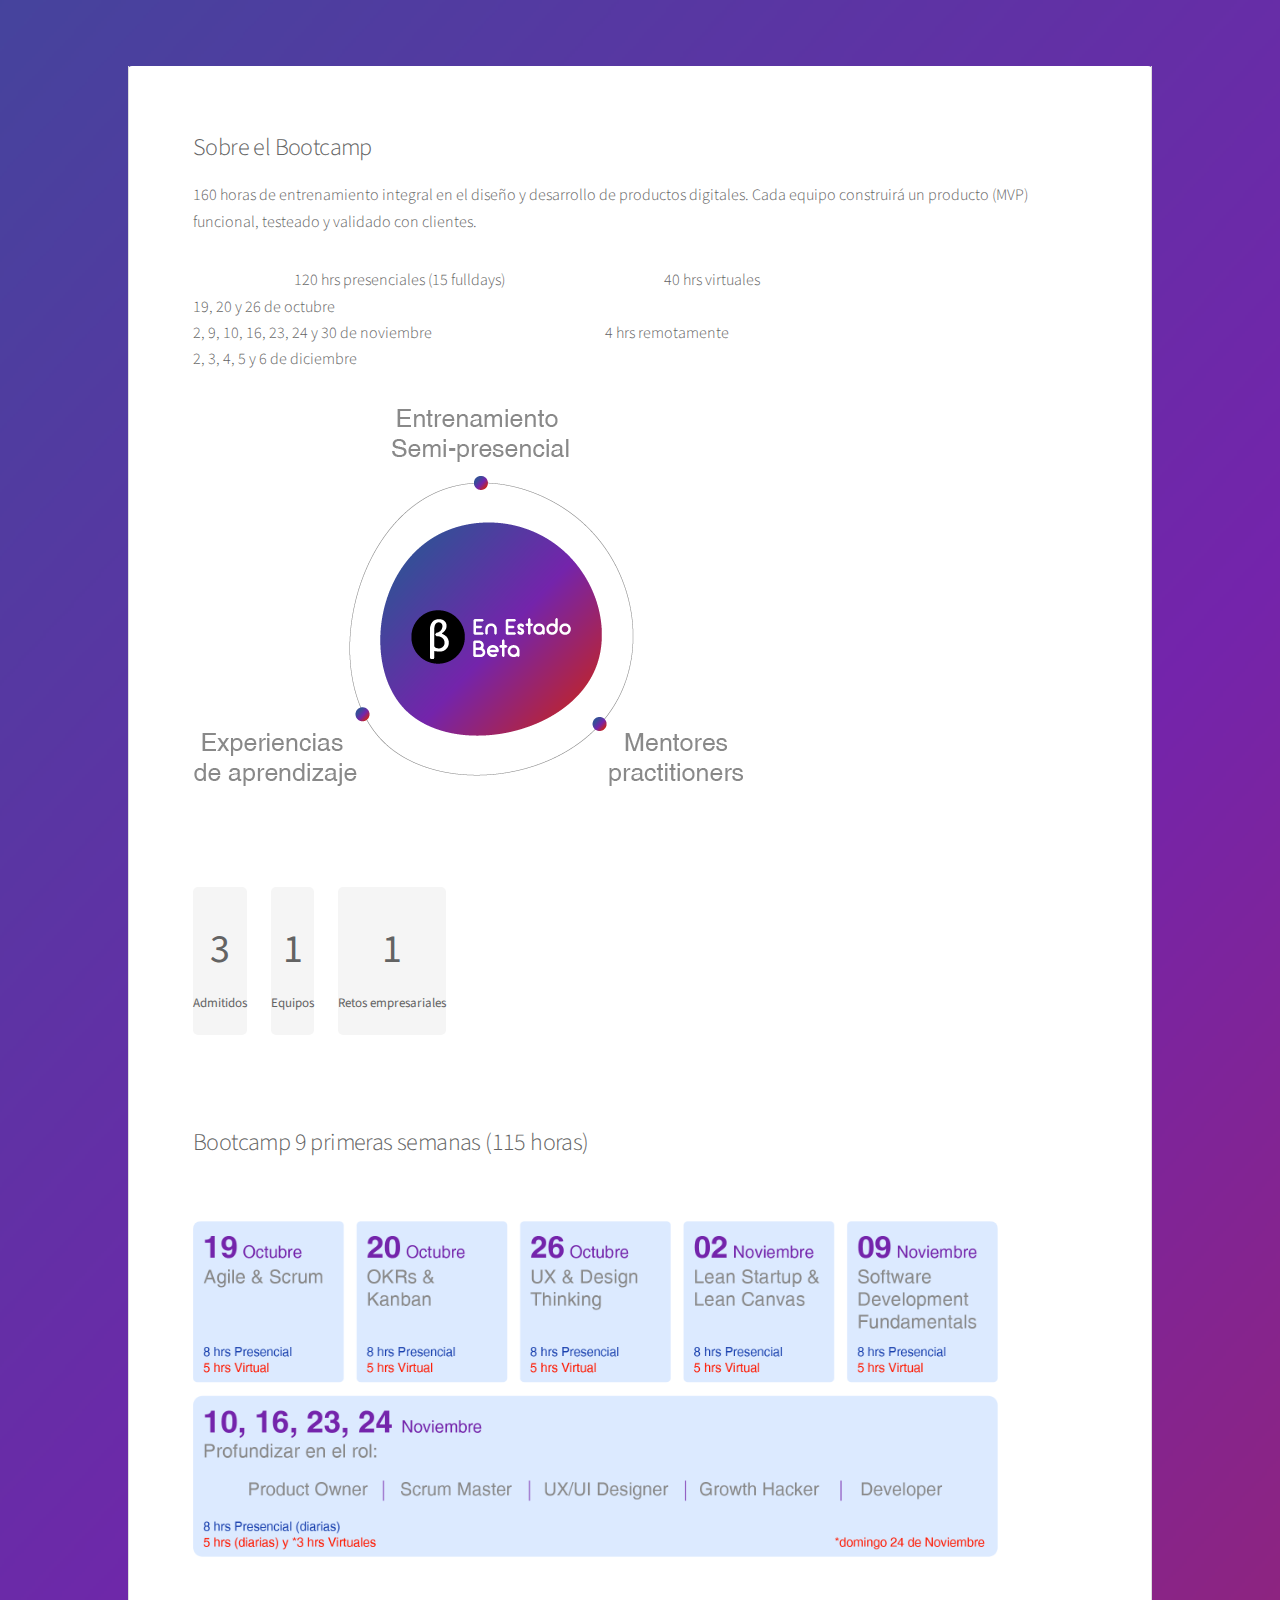
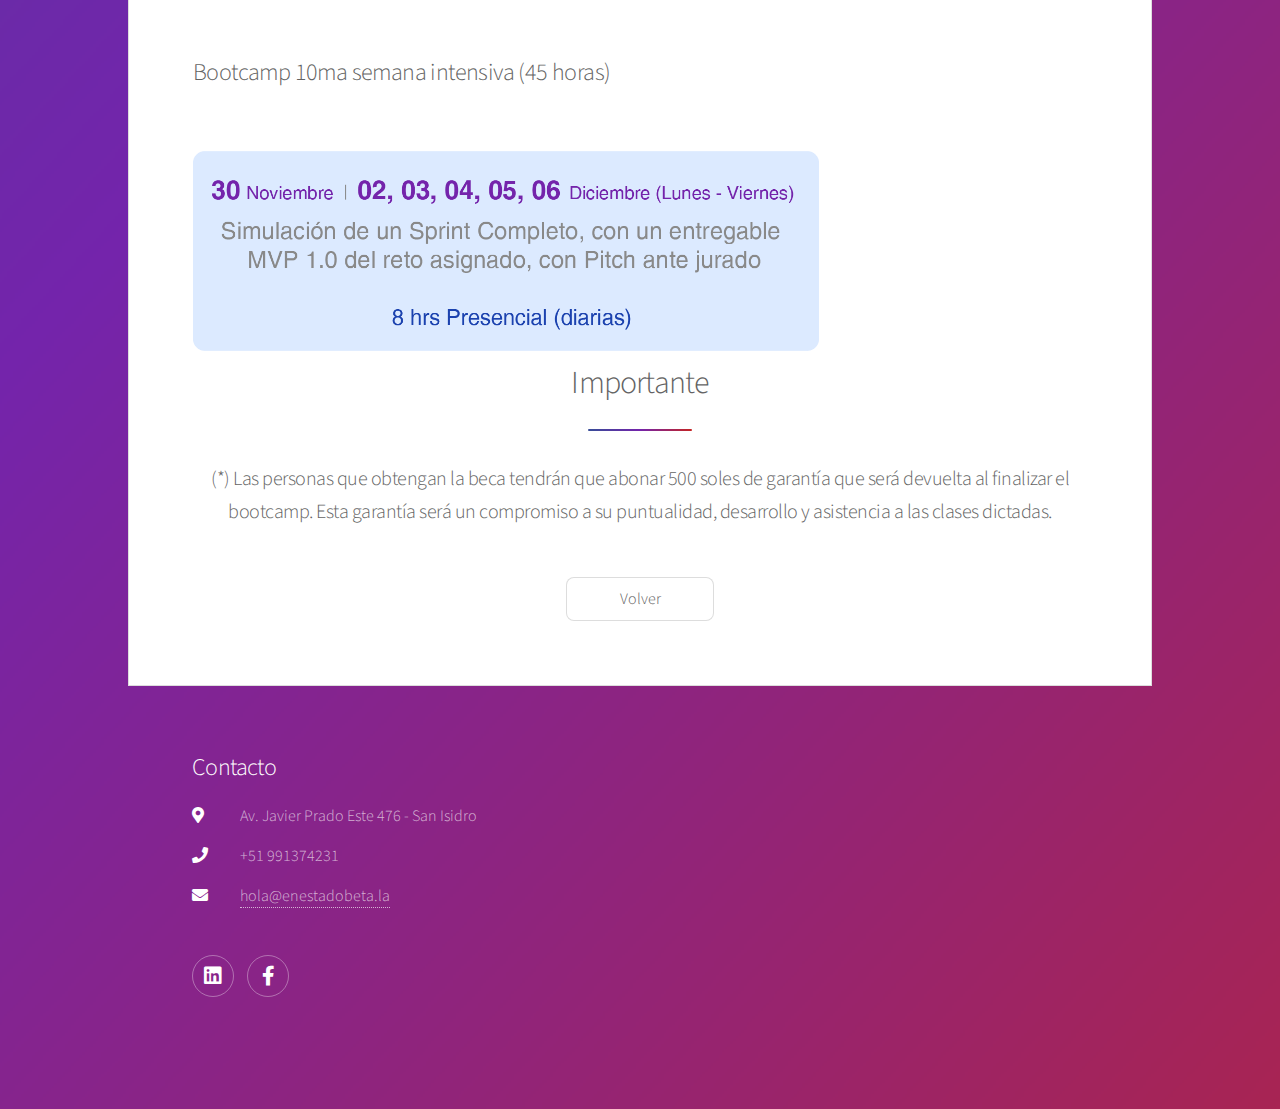
==== commit 6593240d: "fixing mobile version" ====
--- a/bootcamp/generic.html
+++ b/bootcamp/generic.html
@@ -8,7 +8,8 @@
 	<link rel="stylesheet" href="assets/css/main.css" />
 	<link rel="stylesheet" href="https://stackpath.bootstrapcdn.com/bootstrap/4.1.3/css/bootstrap.min.css"
 		integrity="sha384-MCw98/SFnGE8fJT3GXwEOngsV7Zt27NXFoaoApmYm81iuXoPkFOJwJ8ERdknLPMO" crossorigin="anonymous">
-	<noscript><link rel="stylesheet" href="assets/css/noscript.css" /></noscript>
+	<noscript>
+		<link rel="stylesheet" href="assets/css/noscript.css" /></noscript>
 </head>
 
 <body class="is-preload">
@@ -49,7 +50,7 @@
 					</table>
 				</div>
 				<div class="mt-5 mb-5 w-100 text-center">
-					<img class="img-thubnail" src="./images/Recurso 12.png" alt="">
+					<img class="img-thubnail image" src="./images/Recurso 12.png" alt="">
 				</div>
 				<div class="counter-box" style="margin-top: 90px;">
 					<div class="container">
@@ -79,18 +80,18 @@
 				</div>
 				<h2 class="mb-0 text-center" style="margin-top: 90px">Bootcamp 9 primeras semanas (115 horas)</h2>
 				<div class="d-flex justify-content-center mb-5 " style="margin-top: 60px">
-					<img src="./images/Recurso 14@2x.png" style="width: 90%" alt="">
+					<img src="./images/Recurso 14@2x.png" class="w-90 image" alt="">
 				</div>
 				<h2 class="mb-0 text-center" style="margin-top: 90px">Bootcamp 10ma semana intensiva (45 horas)</h2>
 				<div class="d-flex justify-content-center mb-5 " style="margin-top: 60px">
-					<img src="./images/Recurso 17@2x.png" style="width: 70%" alt="">
+					<img src="./images/Recurso 17@2x.png" class="w-70 image" alt="">
 				</div>
 				<section id="cta" class="main special">
 					<header class="major">
 						<h2>Importante</h2>
-						<p>(*) Las personas que obtengan la beca tendrán que abonar  
-							500 soles de garantía que será devuelta al finalizar el bootcamp. 
-							Esta garantía será un compromiso a su puntualidad, desarrollo 
+						<p>(*) Las personas que obtengan la beca tendrán que abonar
+							500 soles de garantía que será devuelta al finalizar el bootcamp.
+							Esta garantía será un compromiso a su puntualidad, desarrollo
 							y asistencia a las clases dictadas.</p>
 					</header>
 				</section>
@@ -117,9 +118,10 @@
 					</dd>
 				</dl>
 				<ul class="icons">
-					<li><a href="https://www.linkedin.com/company/enestadobeta/"
-							class="icon brands fa-linkedin alt"><span class="label">LinkedIN</span></a></li>
-					<li><a href="https://www.facebook.com/EnEstadoBeta/?eid=ARCw3H0vGZ3N0DxeDksWeX_bu3BG-En0At8R019akXv9YrCmyXhSb5guyk3HoUNNfyxMjEt_wUQ1MHcX"
+					<li><a href="https://www.linkedin.com/company/enestadobeta/" class="icon brands fa-linkedin alt"><span
+								class="label">LinkedIN</span></a></li>
+					<li><a
+							href="https://www.facebook.com/EnEstadoBeta/?eid=ARCw3H0vGZ3N0DxeDksWeX_bu3BG-En0At8R019akXv9YrCmyXhSb5guyk3HoUNNfyxMjEt_wUQ1MHcX"
 							class="icon brands fa-facebook-f alt"><span class="label">Facebook</span></a></li>
 				</ul>
 			</section>
@@ -143,13 +145,14 @@
 			$(this).prop('Counter', 0).animate({
 				Counter: $(this).text()
 			}, {
-					duration: 5000,
-					easing: 'swing',
-					step: function (now) {
-						$(this).text(Math.ceil(now));
-					}
-				});
+				duration: 5000,
+				easing: 'swing',
+				step: function (now) {
+					$(this).text(Math.ceil(now));
+				}
+			});
 		});
 	</script>
 </body>
+
 </html>--- a/bootcamp/assets/css/main.css
+++ b/bootcamp/assets/css/main.css
@@ -3082,9 +3082,9 @@
 				padding: 0.35em;
 			}
 
-				.spotlight .image img {
+				/* .spotlight .image img {
 					width: 12em;
-				}
+				} */
 
 		}
 
@@ -3776,10 +3776,20 @@
 
 		}
 
+		.w-90 {
+			width: 90%;
+		}
+
+		.w-70 {
+			width: 70%;
+		}
 		@media screen and (max-width: 480px) {
 
 			#footer {
 				padding: 3em 1.5em 1em 1.5em ;
+			}
+			.image {
+				width: 100%;
 			}
 
 		}
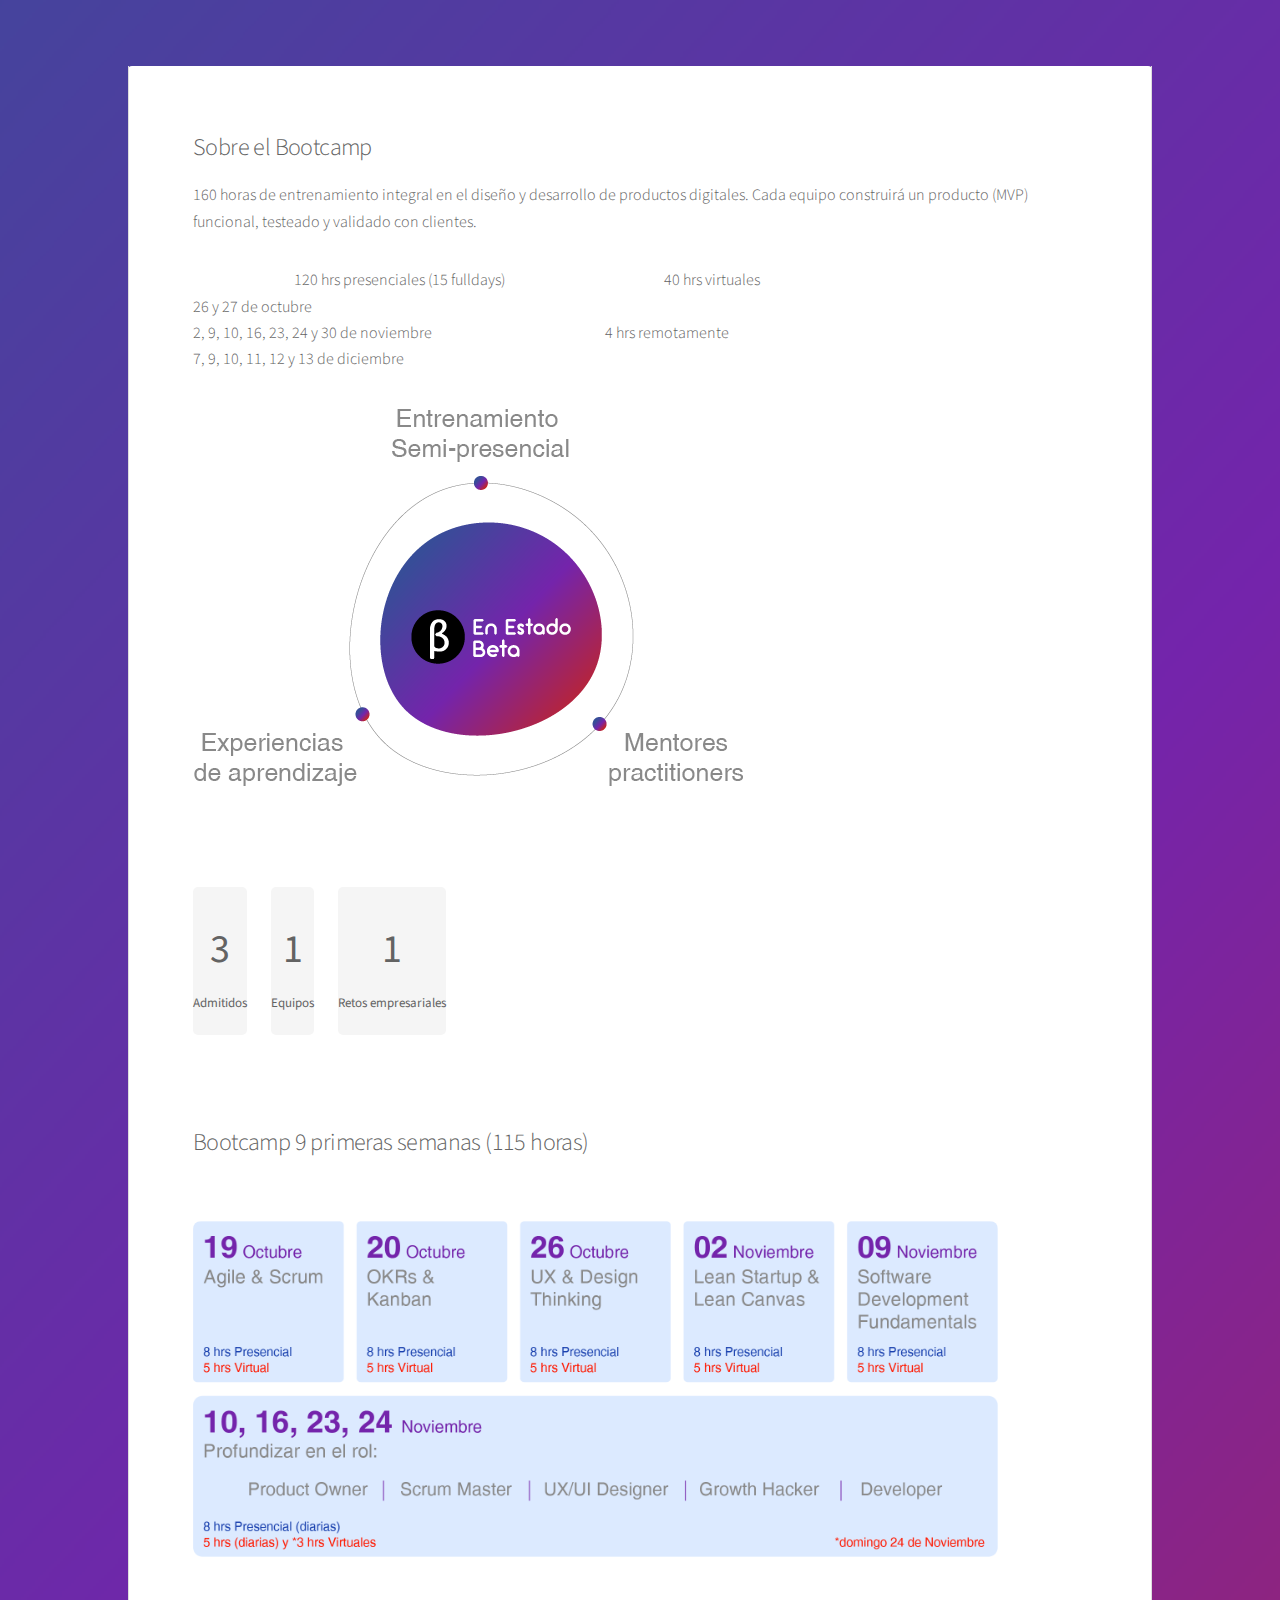
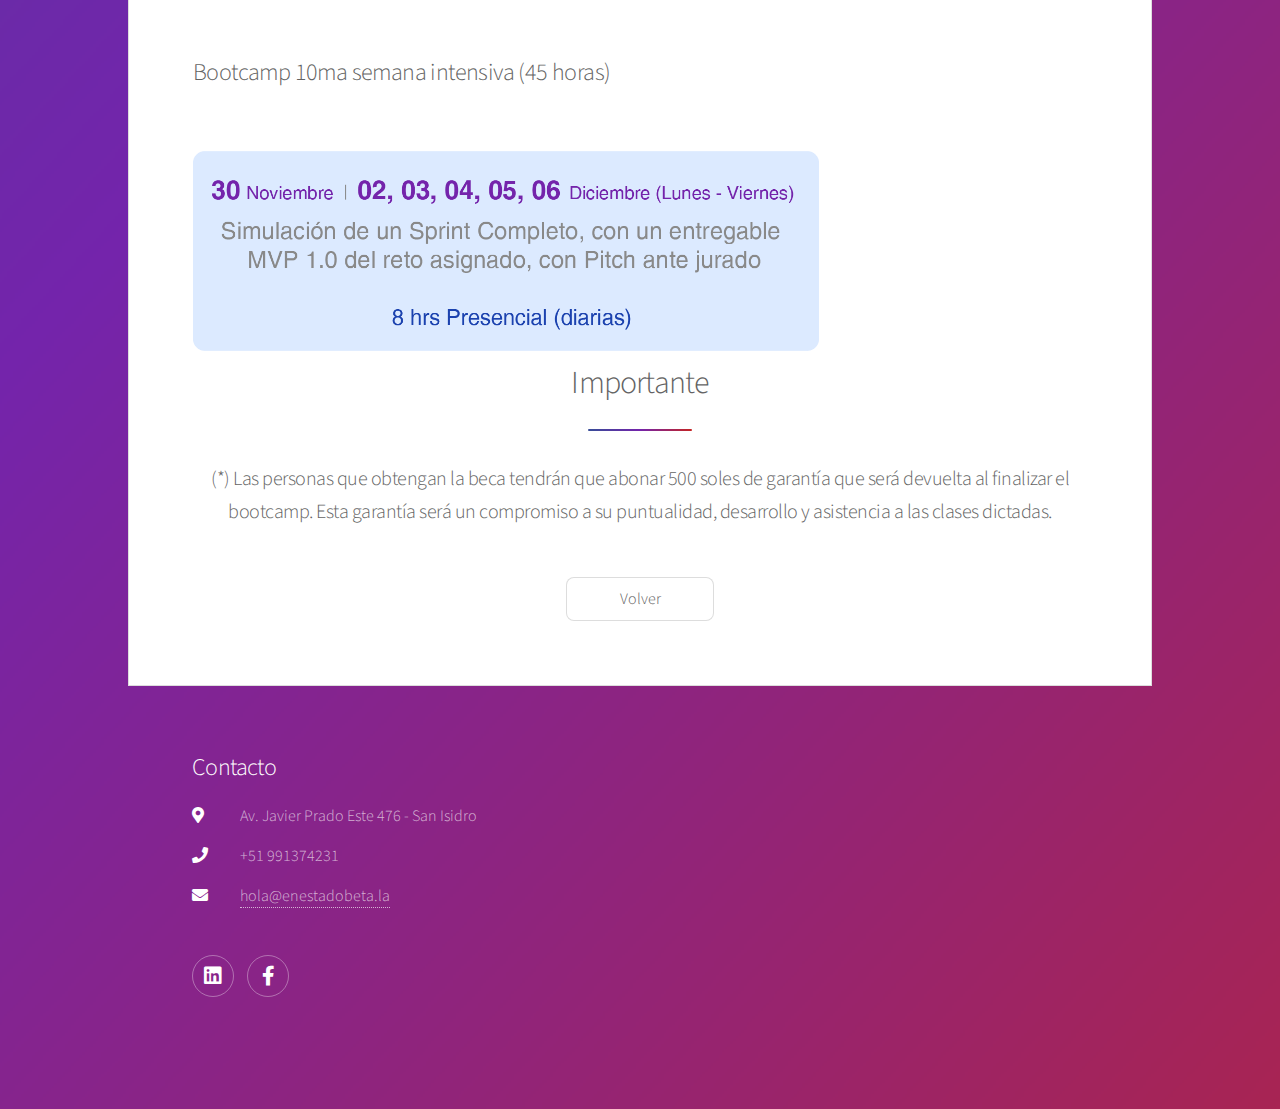
==== commit fc5b5aab: "actualizando fechas" ====
--- a/bootcamp/generic.html
+++ b/bootcamp/generic.html
@@ -35,7 +35,7 @@
 						</thead>
 						<tbody>
 							<tr>
-								<td>19, 20 y 26 de octubre</td>
+								<td>26 y 27 de octubre</td>
 								<td style="border-bottom: none"></td>
 							</tr>
 							<tr>
@@ -43,7 +43,7 @@
 								<td class="text-center" style="border-bottom: none; border-top: none">4 hrs remotamente</td>
 							</tr>
 							<tr>
-								<td>2, 3, 4, 5 y 6 de diciembre</td>
+								<td>7, 9, 10, 11, 12 y 13 de diciembre</td>
 								<td style="border-top: none"></td>
 							</tr>
 						</tbody>
--- a/bootcamp/assets/css/main.css
+++ b/bootcamp/assets/css/main.css
@@ -3031,7 +3031,7 @@
 
 			.spotlight .image img {
 				display: block;
-				width: 16em;
+				width: 100%;
 			}
 
 		@media screen and (max-width: 980px) {
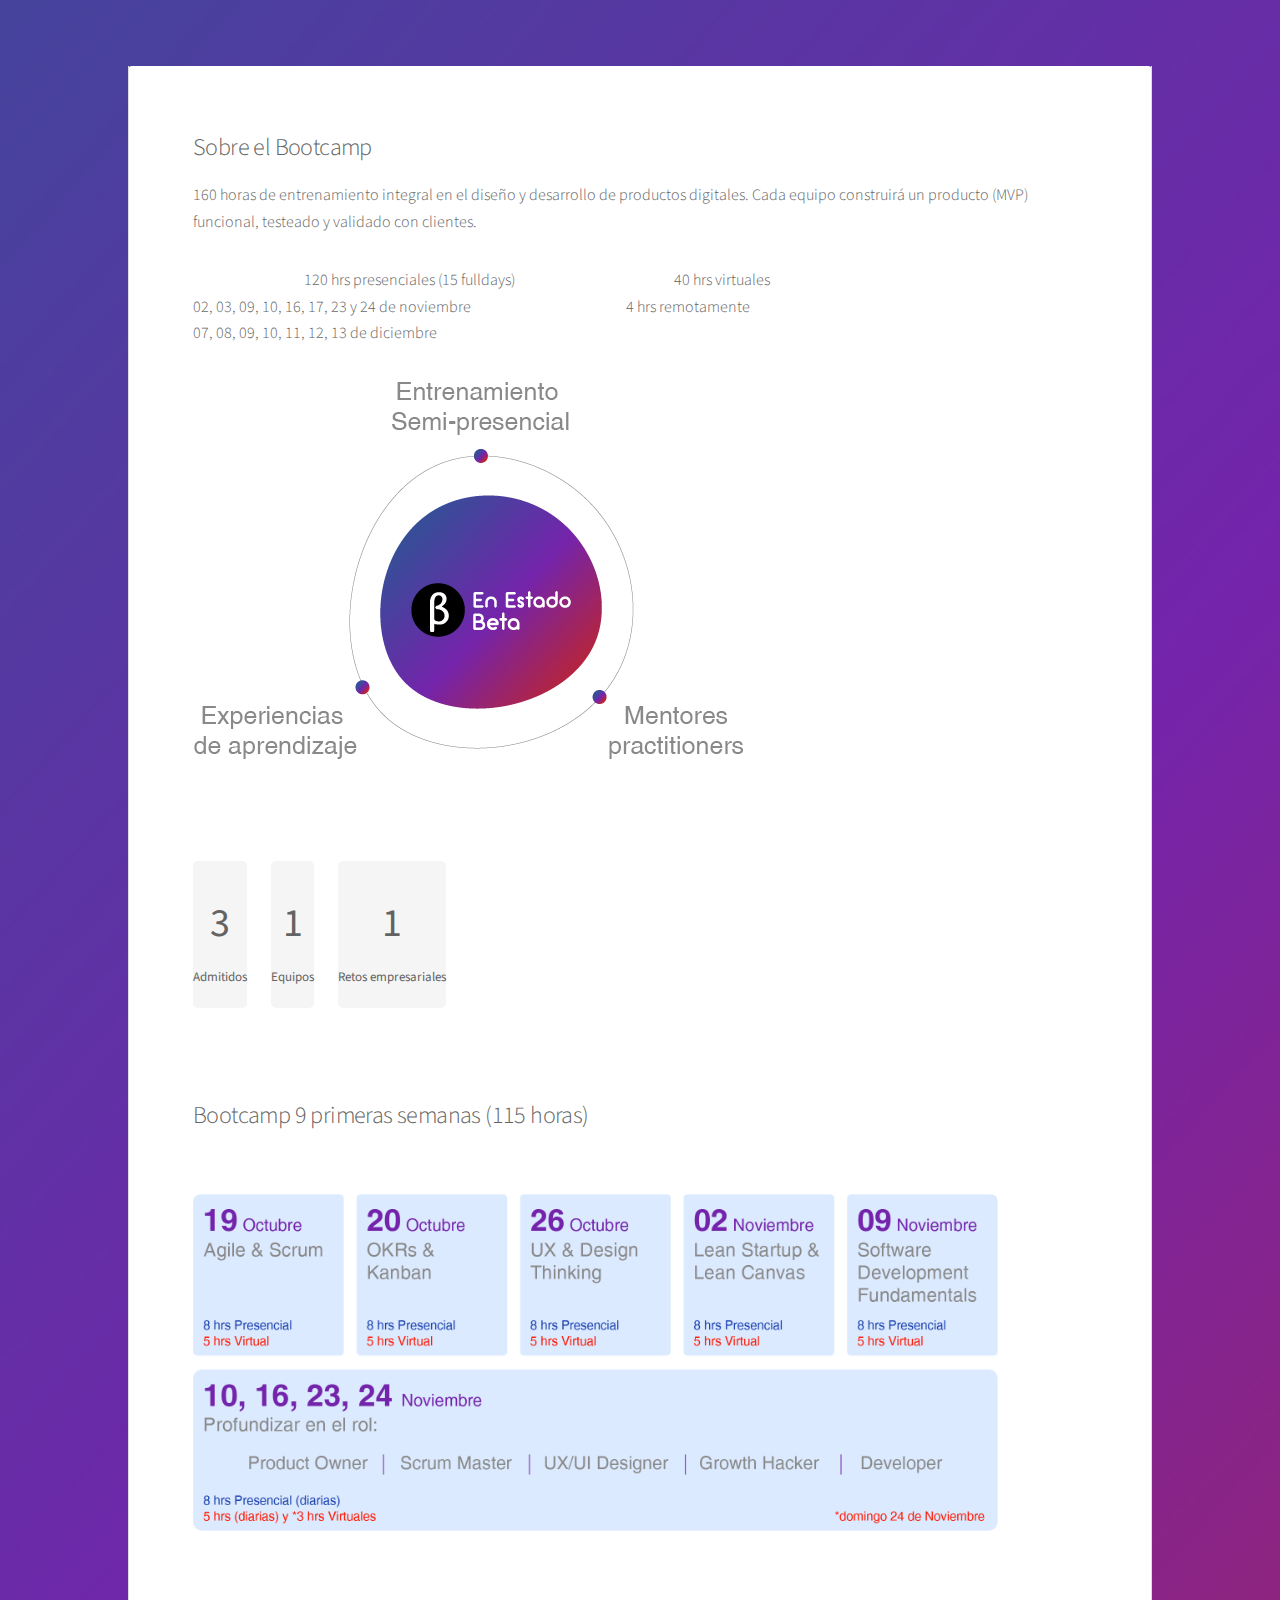
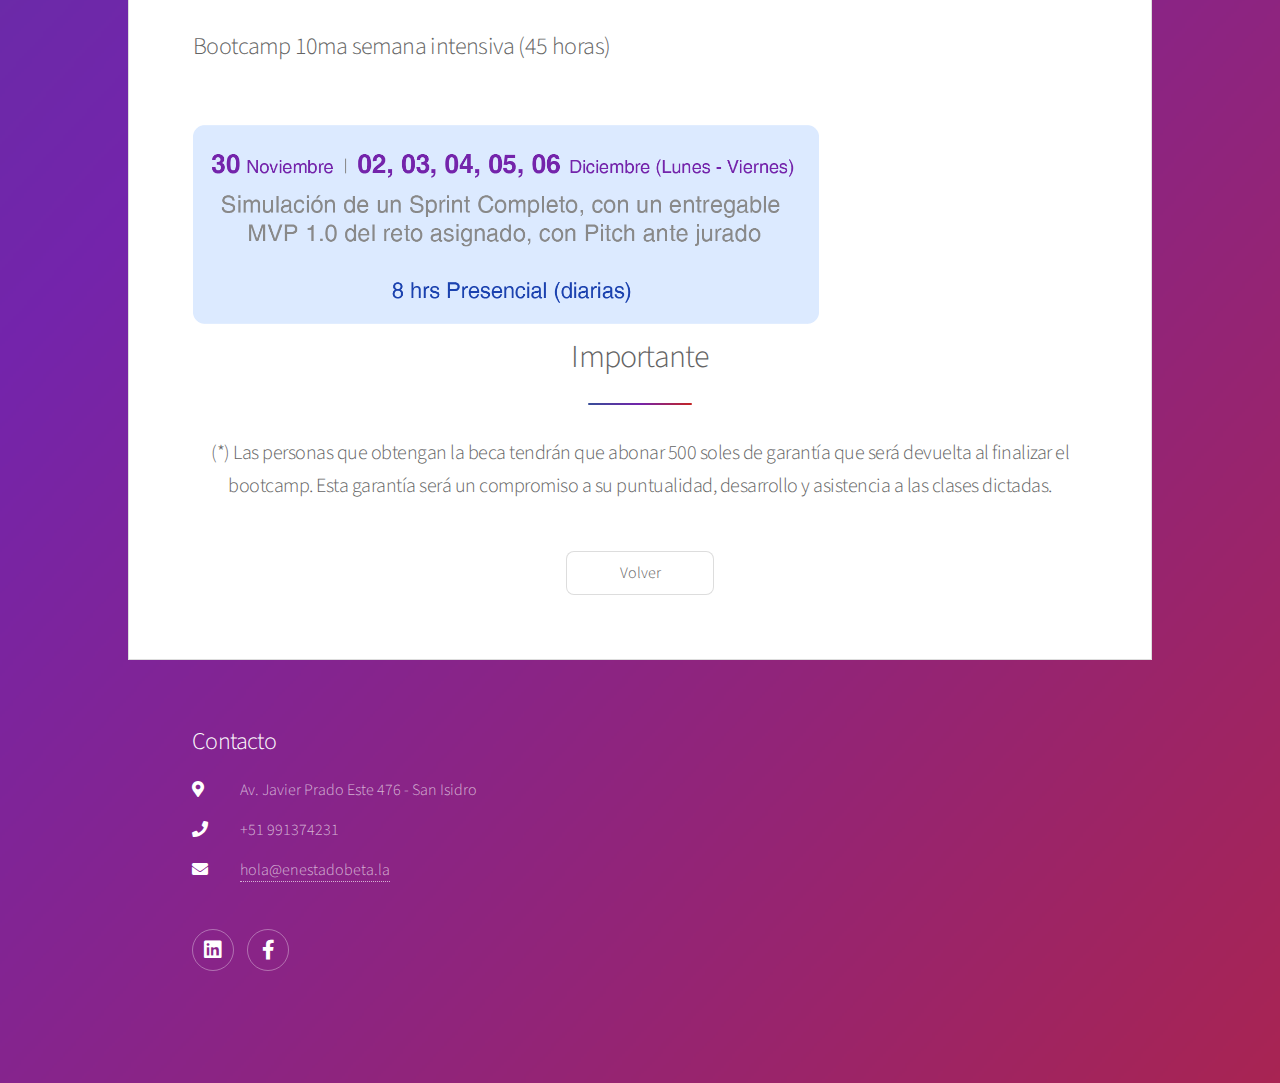
==== commit e481d8d1: "arreglando tabla con fechas nuevas" ====
--- a/bootcamp/generic.html
+++ b/bootcamp/generic.html
@@ -2,157 +2,157 @@
 <html>
 
 <head>
-	<title>Bootcamp</title>
-	<meta charset="utf-8" />
-	<meta name="viewport" content="width=device-width, initial-scale=1, user-scalable=no" />
-	<link rel="stylesheet" href="assets/css/main.css" />
-	<link rel="stylesheet" href="https://stackpath.bootstrapcdn.com/bootstrap/4.1.3/css/bootstrap.min.css"
-		integrity="sha384-MCw98/SFnGE8fJT3GXwEOngsV7Zt27NXFoaoApmYm81iuXoPkFOJwJ8ERdknLPMO" crossorigin="anonymous">
-	<noscript>
-		<link rel="stylesheet" href="assets/css/noscript.css" /></noscript>
+  <title>Bootcamp</title>
+  <meta charset="utf-8" />
+  <meta name="viewport" content="width=device-width, initial-scale=1, user-scalable=no" />
+  <link rel="stylesheet" href="assets/css/main.css" />
+  <link rel="stylesheet" href="https://stackpath.bootstrapcdn.com/bootstrap/4.1.3/css/bootstrap.min.css"
+    integrity="sha384-MCw98/SFnGE8fJT3GXwEOngsV7Zt27NXFoaoApmYm81iuXoPkFOJwJ8ERdknLPMO" crossorigin="anonymous">
+  <noscript>
+    <link rel="stylesheet" href="assets/css/noscript.css" /></noscript>
 </head>
 
 <body class="is-preload">
 
-	<!-- Wrapper -->
-	<div id="wrapper">
-		<!-- Header -->
-		<header id="header"></header>
-		<!-- Main -->
-		<div id="main">
-			<!-- Content -->
-			<section id="content" class="main">
-				<h2>Sobre el Bootcamp</h2>
-				<p class="mb-5">160 horas de entrenamiento integral en el diseño y desarrollo de productos digitales.
-					Cada equipo construirá un producto (MVP) funcional, testeado y validado con clientes.</p>
-				<div class="d-flex justify-content-center">
-					<table class="table table-bordered" style="width:70%">
-						<thead class="text-center thead-light">
-							<tr>
-								<th>120 hrs presenciales (15 fulldays)</th>
-								<th>40 hrs virtuales</th>
-							</tr>
-						</thead>
-						<tbody>
-							<tr>
-								<td>26 y 27 de octubre</td>
-								<td style="border-bottom: none"></td>
-							</tr>
-							<tr>
-								<td>2, 9, 10, 16, 23, 24 y 30 de noviembre</td>
-								<td class="text-center" style="border-bottom: none; border-top: none">4 hrs remotamente</td>
-							</tr>
-							<tr>
-								<td>7, 9, 10, 11, 12 y 13 de diciembre</td>
-								<td style="border-top: none"></td>
-							</tr>
-						</tbody>
-					</table>
-				</div>
-				<div class="mt-5 mb-5 w-100 text-center">
-					<img class="img-thubnail image" src="./images/Recurso 12.png" alt="">
-				</div>
-				<div class="counter-box" style="margin-top: 90px;">
-					<div class="container">
-						<div class="row justify-content-center">
-							<div class="col-lg-3 col-md-3 col-sm-3 col-xs-12">
-								<div class="counter">
-									<p class="counter-count">42</p>
-									<p class="count-text">Admitidos</p>
-								</div>
-							</div>
+  <!-- Wrapper -->
+  <div id="wrapper">
+    <!-- Header -->
+    <header id="header"></header>
+    <!-- Main -->
+    <div id="main">
+      <!-- Content -->
+      <section id="content" class="main">
+        <h2>Sobre el Bootcamp</h2>
+        <p class="mb-5">160 horas de entrenamiento integral en el diseño y desarrollo de productos digitales.
+          Cada equipo construirá un producto (MVP) funcional, testeado y validado con clientes.</p>
+        <div class="d-flex justify-content-center">
+          <table class="table table-bordered" style="width:70%">
+            <thead class="text-center thead-light">
+              <tr>
+                <th>120 hrs presenciales (15 fulldays)</th>
+                <th>40 hrs virtuales</th>
+              </tr>
+            </thead>
+            <tbody>
+              <tr>
+                <td>02, 03, 09, 10, 16, 17, 23 y 24 de noviembre</td>
+                <td class="text-center" style="border-bottom: none">4 hrs remotamente</td>
+              </tr>
+              <tr>
+                <td>07, 08, 09, 10, 11, 12, 13 de diciembre</td>
+                <td style="border-bottom: none; border-top: none"></td>
+              </tr>
+              <!-- <tr>
+                <td>7, 9, 10, 11, 12 y 13 de diciembre</td>
+                <td style="border-top: none"></td>
+              </tr> -->
+            </tbody>
+          </table>
+        </div>
+        <div class="mt-5 mb-5 w-100 text-center">
+          <img class="img-thubnail image" src="./images/Recurso 12.png" alt="">
+        </div>
+        <div class="counter-box" style="margin-top: 90px;">
+          <div class="container">
+            <div class="row justify-content-center">
+              <div class="col-lg-3 col-md-3 col-sm-3 col-xs-12">
+                <div class="counter">
+                  <p class="counter-count">42</p>
+                  <p class="count-text">Admitidos</p>
+                </div>
+              </div>
 
-							<div class="col-lg-3 col-md-3 col-sm-3 col-xs-12">
-								<div class="counter">
-									<p class="counter-count">6</p>
-									<p class="count-text">Equipos</p>
-								</div>
-							</div>
+              <div class="col-lg-3 col-md-3 col-sm-3 col-xs-12">
+                <div class="counter">
+                  <p class="counter-count">6</p>
+                  <p class="count-text">Equipos</p>
+                </div>
+              </div>
 
-							<div class="col-lg-3 col-md-3 col-sm-3 col-xs-12">
-								<div class="counter">
-									<p class="counter-count">6</p>
-									<p class="count-text">Retos empresariales</p>
-								</div>
-							</div>
-						</div>
-					</div>
-				</div>
-				<h2 class="mb-0 text-center" style="margin-top: 90px">Bootcamp 9 primeras semanas (115 horas)</h2>
-				<div class="d-flex justify-content-center mb-5 " style="margin-top: 60px">
-					<img src="./images/Recurso 14@2x.png" class="w-90 image" alt="">
-				</div>
-				<h2 class="mb-0 text-center" style="margin-top: 90px">Bootcamp 10ma semana intensiva (45 horas)</h2>
-				<div class="d-flex justify-content-center mb-5 " style="margin-top: 60px">
-					<img src="./images/Recurso 17@2x.png" class="w-70 image" alt="">
-				</div>
-				<section id="cta" class="main special">
-					<header class="major">
-						<h2>Importante</h2>
-						<p>(*) Las personas que obtengan la beca tendrán que abonar
-							500 soles de garantía que será devuelta al finalizar el bootcamp.
-							Esta garantía será un compromiso a su puntualidad, desarrollo
-							y asistencia a las clases dictadas.</p>
-					</header>
-				</section>
-				<footer class="major">
-					<ul class="actions special">
-						<li><a href="index.html" class="button">Volver</a></li>
-					</ul>
-				</footer>
-			</section>
-		</div>
+              <div class="col-lg-3 col-md-3 col-sm-3 col-xs-12">
+                <div class="counter">
+                  <p class="counter-count">6</p>
+                  <p class="count-text">Retos empresariales</p>
+                </div>
+              </div>
+            </div>
+          </div>
+        </div>
+        <h2 class="mb-0 text-center" style="margin-top: 90px">Bootcamp 9 primeras semanas (115 horas)</h2>
+        <div class="d-flex justify-content-center mb-5 " style="margin-top: 60px">
+          <img src="./images/Recurso 14@2x.png" class="w-90 image" alt="">
+        </div>
+        <h2 class="mb-0 text-center" style="margin-top: 90px">Bootcamp 10ma semana intensiva (45 horas)</h2>
+        <div class="d-flex justify-content-center mb-5 " style="margin-top: 60px">
+          <img src="./images/Recurso 17@2x.png" class="w-70 image" alt="">
+        </div>
+        <section id="cta" class="main special">
+          <header class="major">
+            <h2>Importante</h2>
+            <p>(*) Las personas que obtengan la beca tendrán que abonar
+              500 soles de garantía que será devuelta al finalizar el bootcamp.
+              Esta garantía será un compromiso a su puntualidad, desarrollo
+              y asistencia a las clases dictadas.</p>
+          </header>
+        </section>
+        <footer class="major">
+          <ul class="actions special">
+            <li><a href="index.html" class="button">Volver</a></li>
+          </ul>
+        </footer>
+      </section>
+    </div>
 
-		<!-- Footer -->
-		<footer id="footer">
-			<section>
-				<h2 class="text-white font-weight-light">Contacto</h2>
-				<dl class="alt text-white font-weight-light">
-					<dt><i class="fas fa-map-marker-alt"></i></dt>
-					<dd>Av. Javier Prado Este 476 - San Isidro</dd>
-					<dt><i class="fas fa-phone"></i></dt>
-					<dd>+51 991374231</dd>
-					<dt><i class="fas fa-envelope"></i></dt>
-					<dd><a class="text-white font-weight-light"
-							href="mailto:hola@enestadobeta.la?subject=Quiero%20ponerme%20en%contacto%20con%20En%20Estado%20Beta">hola@enestadobeta.la</a>
-					</dd>
-				</dl>
-				<ul class="icons">
-					<li><a href="https://www.linkedin.com/company/enestadobeta/" class="icon brands fa-linkedin alt"><span
-								class="label">LinkedIN</span></a></li>
-					<li><a
-							href="https://www.facebook.com/EnEstadoBeta/?eid=ARCw3H0vGZ3N0DxeDksWeX_bu3BG-En0At8R019akXv9YrCmyXhSb5guyk3HoUNNfyxMjEt_wUQ1MHcX"
-							class="icon brands fa-facebook-f alt"><span class="label">Facebook</span></a></li>
-				</ul>
-			</section>
-		</footer>
-	</div>
+    <!-- Footer -->
+    <footer id="footer">
+      <section>
+        <h2 class="text-white font-weight-light">Contacto</h2>
+        <dl class="alt text-white font-weight-light">
+          <dt><i class="fas fa-map-marker-alt"></i></dt>
+          <dd>Av. Javier Prado Este 476 - San Isidro</dd>
+          <dt><i class="fas fa-phone"></i></dt>
+          <dd>+51 991374231</dd>
+          <dt><i class="fas fa-envelope"></i></dt>
+          <dd><a class="text-white font-weight-light"
+              href="mailto:hola@enestadobeta.la?subject=Quiero%20ponerme%20en%contacto%20con%20En%20Estado%20Beta">hola@enestadobeta.la</a>
+          </dd>
+        </dl>
+        <ul class="icons">
+          <li><a href="https://www.linkedin.com/company/enestadobeta/" class="icon brands fa-linkedin alt"><span
+                class="label">LinkedIN</span></a></li>
+          <li><a
+              href="https://www.facebook.com/EnEstadoBeta/?eid=ARCw3H0vGZ3N0DxeDksWeX_bu3BG-En0At8R019akXv9YrCmyXhSb5guyk3HoUNNfyxMjEt_wUQ1MHcX"
+              class="icon brands fa-facebook-f alt"><span class="label">Facebook</span></a></li>
+        </ul>
+      </section>
+    </footer>
+  </div>
 
-	<!-- Scripts -->
-	<script src="assets/js/jquery.min.js"></script>
-	<script src="assets/js/jquery.scrollex.min.js"></script>
-	<script src="assets/js/jquery.scrolly.min.js"></script>
-	<script src="assets/js/browser.min.js"></script>
-	<script src="assets/js/breakpoints.min.js"></script>
-	<script src="assets/js/util.js"></script>
-	<script src="assets/js/main.js"></script>
-	<script src="//code.jquery.com/jquery-1.11.1.min.js"></script>
-	<script src="https://stackpath.bootstrapcdn.com/bootstrap/4.1.3/js/bootstrap.min.js"
-		integrity="sha384-ChfqqxuZUCnJSK3+MXmPNIyE6ZbWh2IMqE241rYiqJxyMiZ6OW/JmZQ5stwEULTy"
-		crossorigin="anonymous"></script>
-	<script>
-		$('.counter-count').each(function () {
-			$(this).prop('Counter', 0).animate({
-				Counter: $(this).text()
-			}, {
-				duration: 5000,
-				easing: 'swing',
-				step: function (now) {
-					$(this).text(Math.ceil(now));
-				}
-			});
-		});
-	</script>
+  <!-- Scripts -->
+  <script src="assets/js/jquery.min.js"></script>
+  <script src="assets/js/jquery.scrollex.min.js"></script>
+  <script src="assets/js/jquery.scrolly.min.js"></script>
+  <script src="assets/js/browser.min.js"></script>
+  <script src="assets/js/breakpoints.min.js"></script>
+  <script src="assets/js/util.js"></script>
+  <script src="assets/js/main.js"></script>
+  <script src="//code.jquery.com/jquery-1.11.1.min.js"></script>
+  <script src="https://stackpath.bootstrapcdn.com/bootstrap/4.1.3/js/bootstrap.min.js"
+    integrity="sha384-ChfqqxuZUCnJSK3+MXmPNIyE6ZbWh2IMqE241rYiqJxyMiZ6OW/JmZQ5stwEULTy"
+    crossorigin="anonymous"></script>
+  <script>
+    $('.counter-count').each(function () {
+      $(this).prop('Counter', 0).animate({
+        Counter: $(this).text()
+      }, {
+        duration: 5000,
+        easing: 'swing',
+        step: function (now) {
+          $(this).text(Math.ceil(now));
+        }
+      });
+    });
+  </script>
 </body>
 
 </html>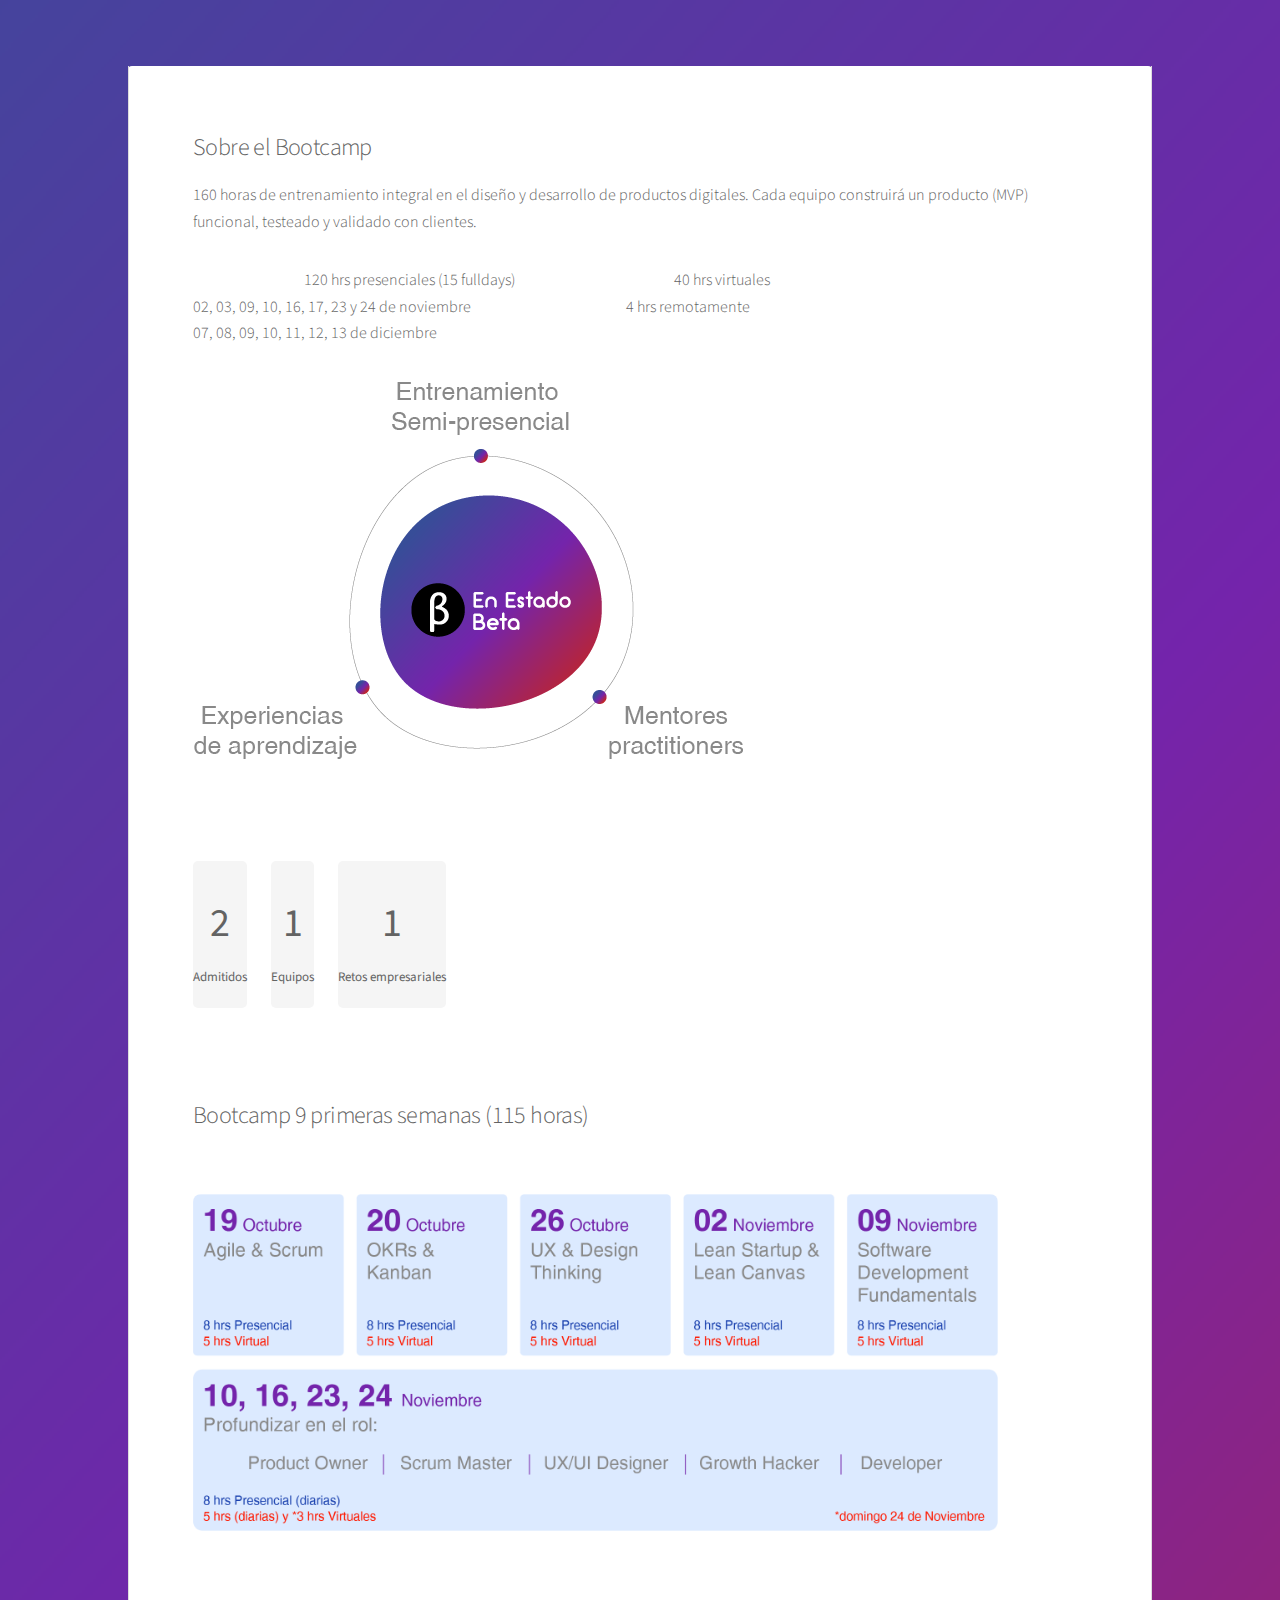
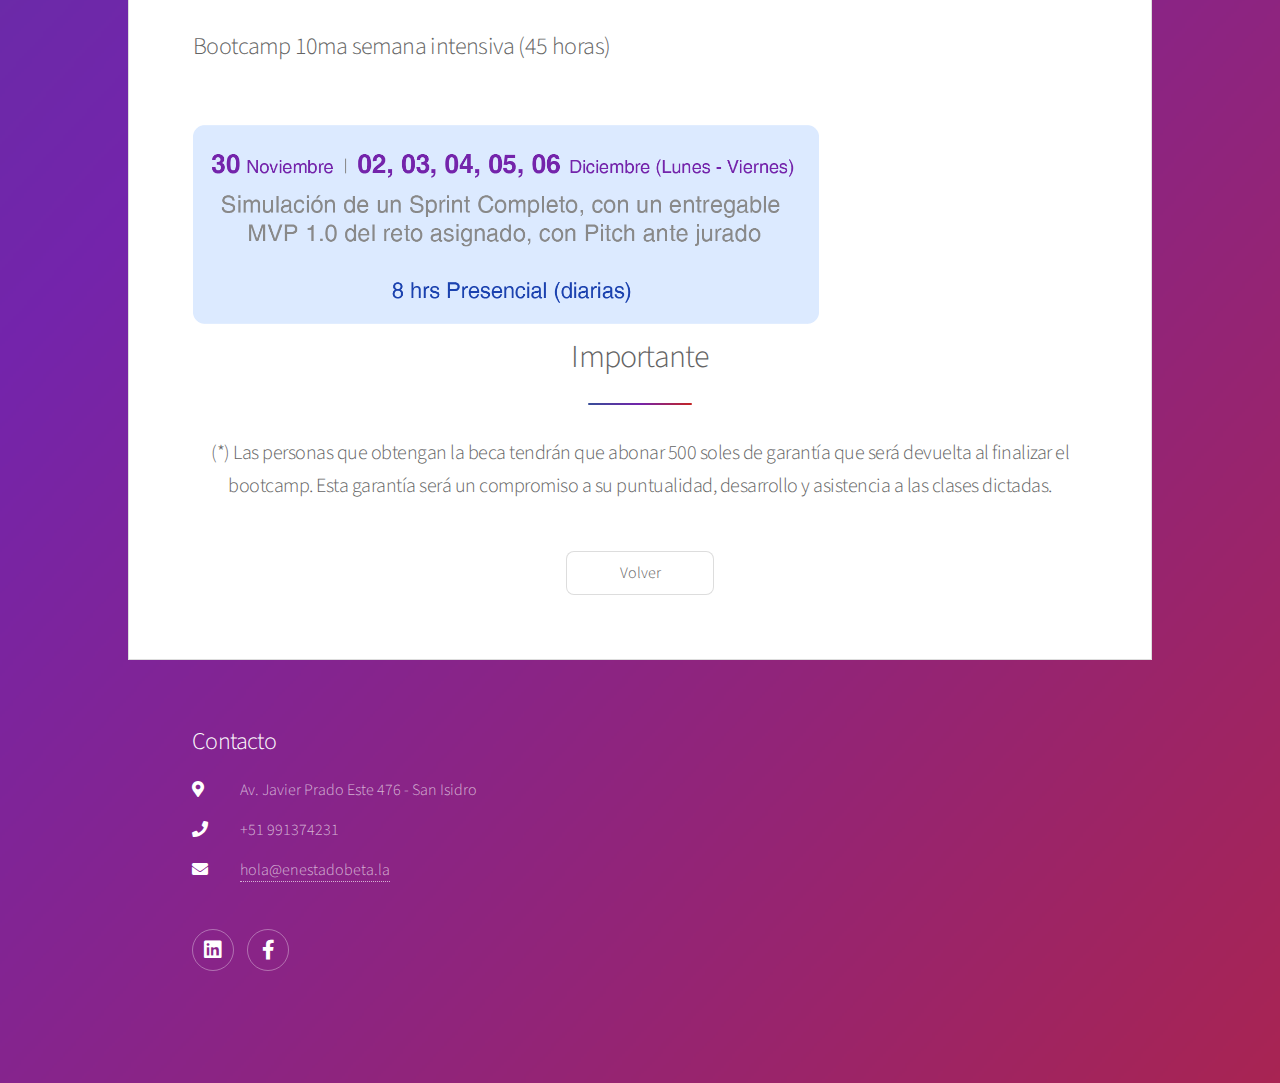
==== commit 502a5bf3: "cambiando numeros" ====
--- a/bootcamp/generic.html
+++ b/bootcamp/generic.html
@@ -57,21 +57,21 @@
             <div class="row justify-content-center">
               <div class="col-lg-3 col-md-3 col-sm-3 col-xs-12">
                 <div class="counter">
-                  <p class="counter-count">42</p>
+                  <p class="counter-count">21</p>
                   <p class="count-text">Admitidos</p>
                 </div>
               </div>
 
               <div class="col-lg-3 col-md-3 col-sm-3 col-xs-12">
                 <div class="counter">
-                  <p class="counter-count">6</p>
+                  <p class="counter-count">3</p>
                   <p class="count-text">Equipos</p>
                 </div>
               </div>
 
               <div class="col-lg-3 col-md-3 col-sm-3 col-xs-12">
                 <div class="counter">
-                  <p class="counter-count">6</p>
+                  <p class="counter-count">3</p>
                   <p class="count-text">Retos empresariales</p>
                 </div>
               </div>
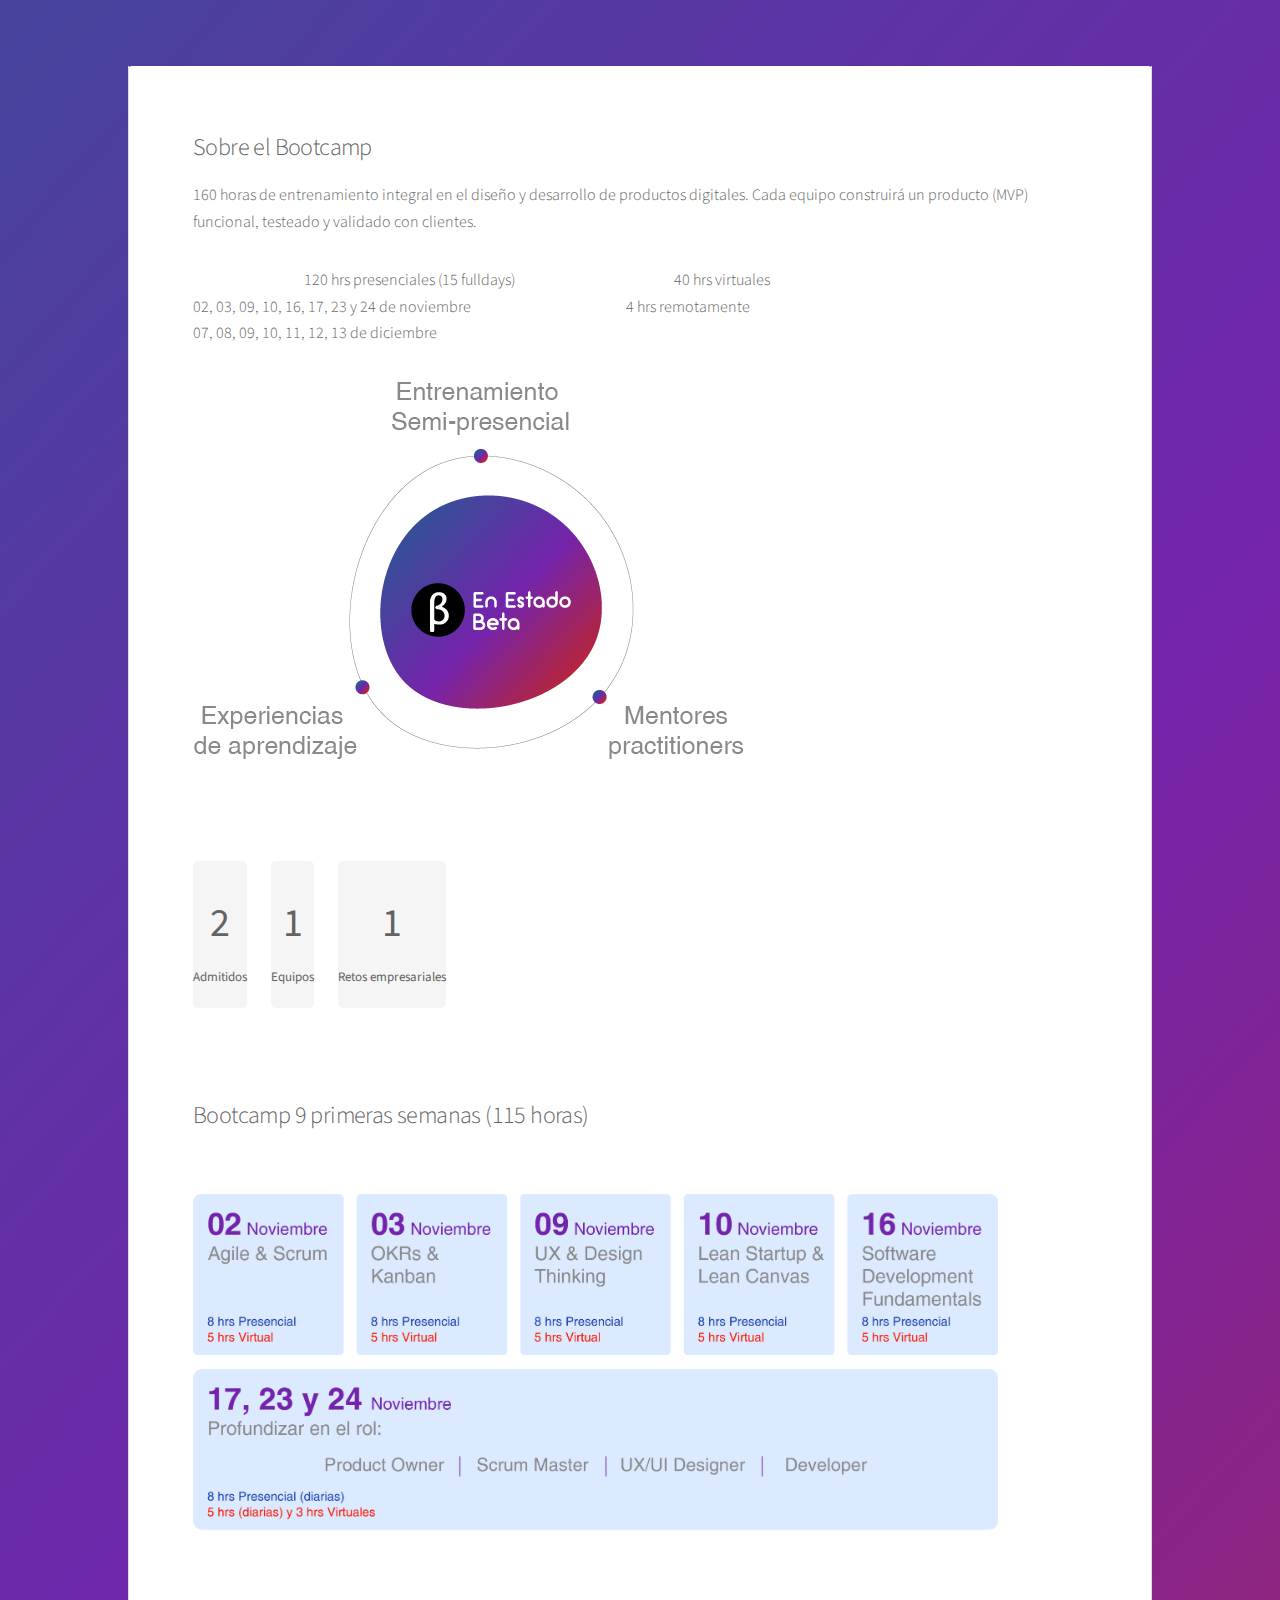
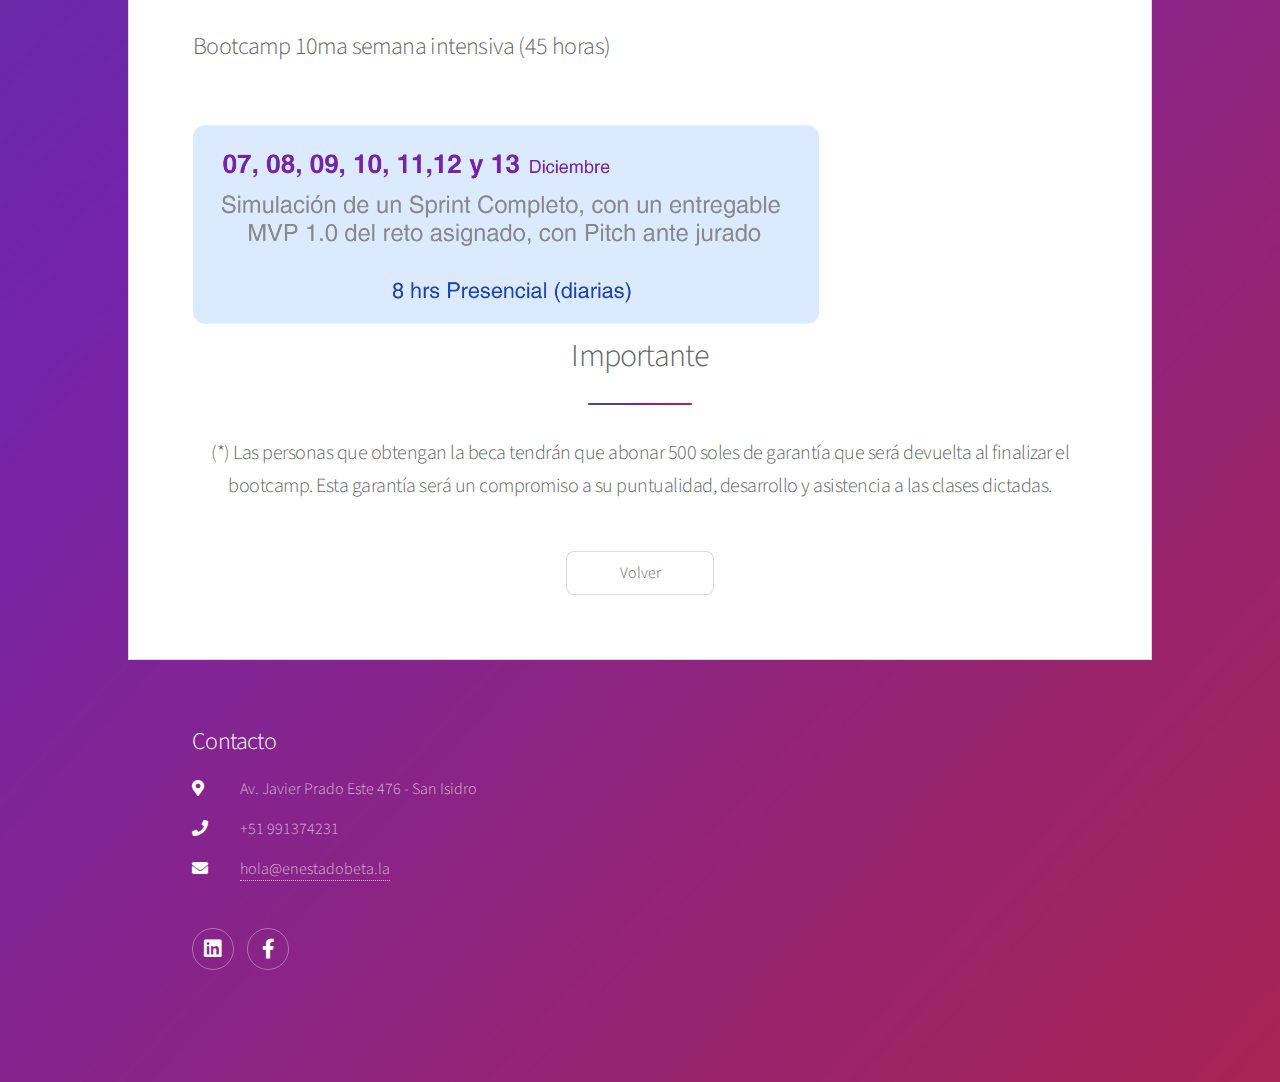
==== commit 54283fe4: "actualizar imagenes" ====
--- a/bootcamp/generic.html
+++ b/bootcamp/generic.html
@@ -80,11 +80,11 @@
         </div>
         <h2 class="mb-0 text-center" style="margin-top: 90px">Bootcamp 9 primeras semanas (115 horas)</h2>
         <div class="d-flex justify-content-center mb-5 " style="margin-top: 60px">
-          <img src="./images/Recurso 14@2x.png" class="w-90 image" alt="">
+          <img src="./images/Recurso 18@4x.png" class="w-90 image" alt="">
         </div>
         <h2 class="mb-0 text-center" style="margin-top: 90px">Bootcamp 10ma semana intensiva (45 horas)</h2>
         <div class="d-flex justify-content-center mb-5 " style="margin-top: 60px">
-          <img src="./images/Recurso 17@2x.png" class="w-70 image" alt="">
+          <img src="./images/Recurso 19@4x.png" class="w-70 image" alt="">
         </div>
         <section id="cta" class="main special">
           <header class="major">
